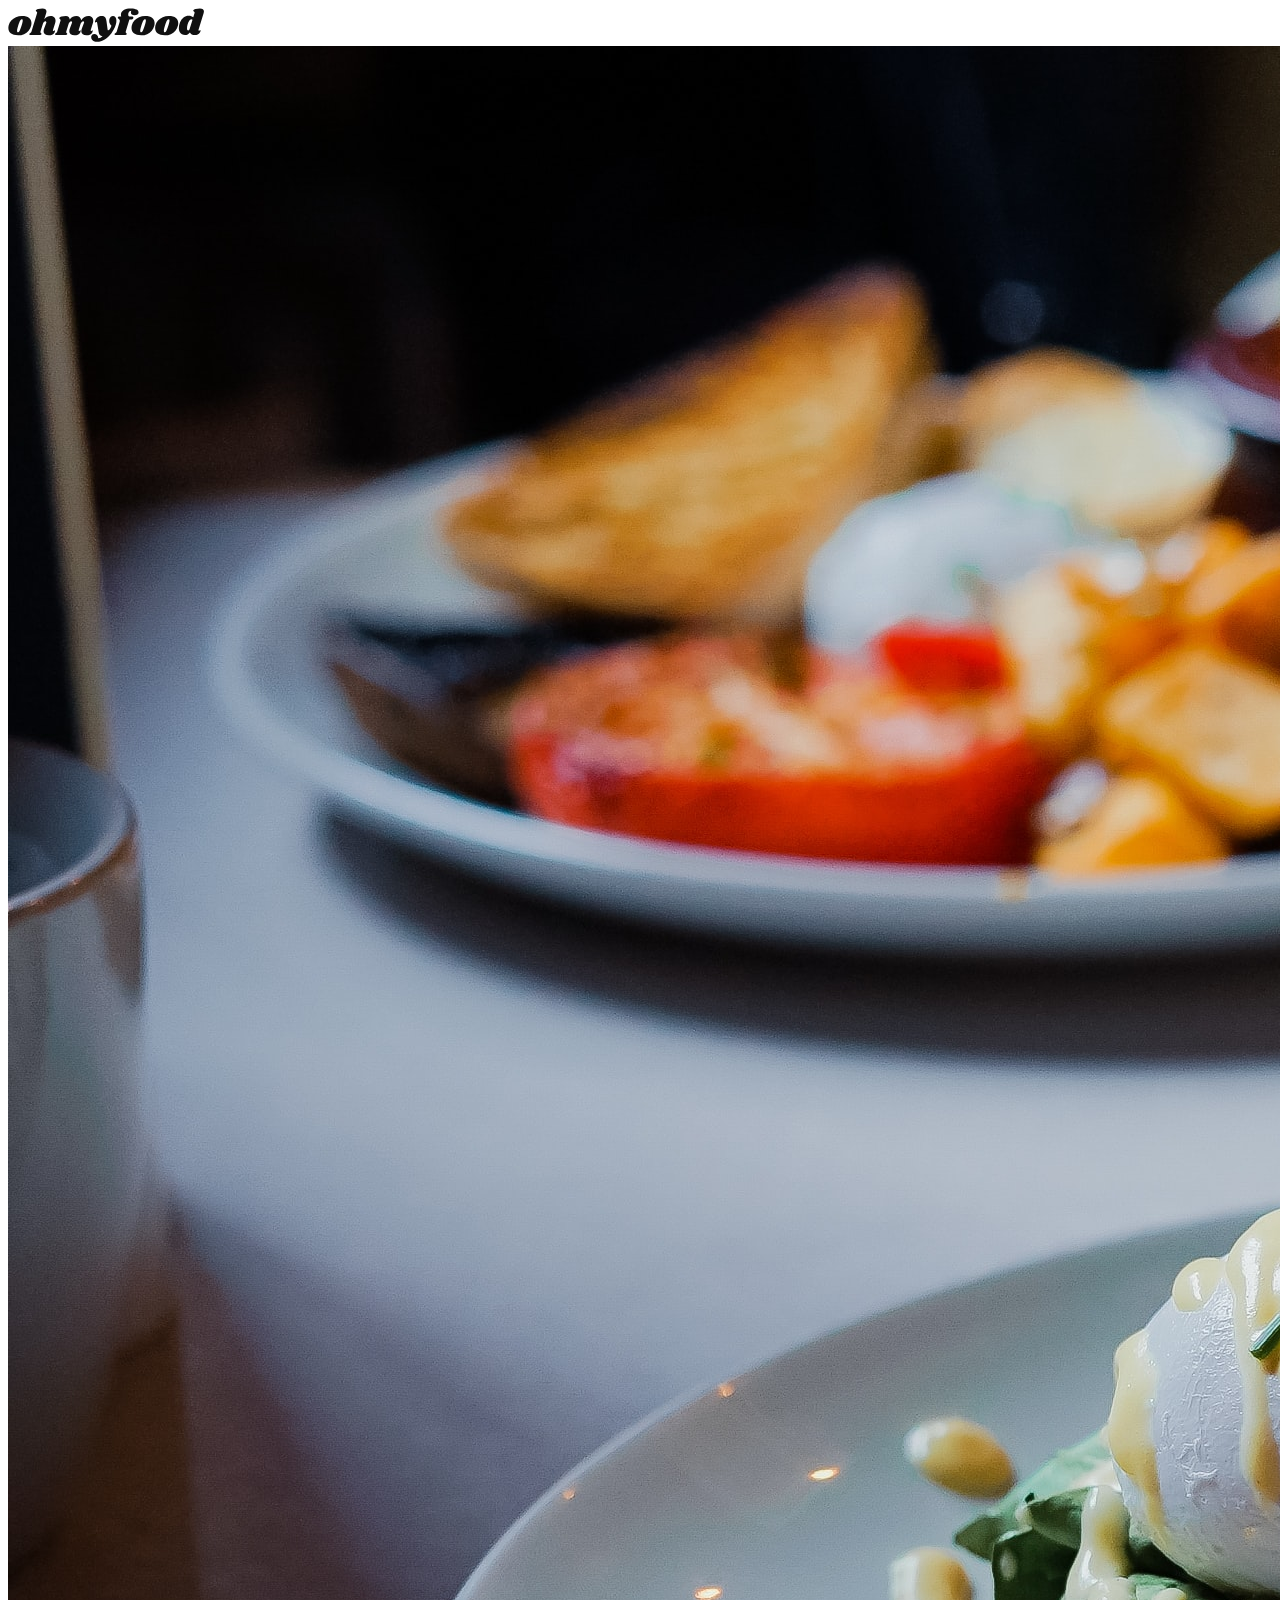
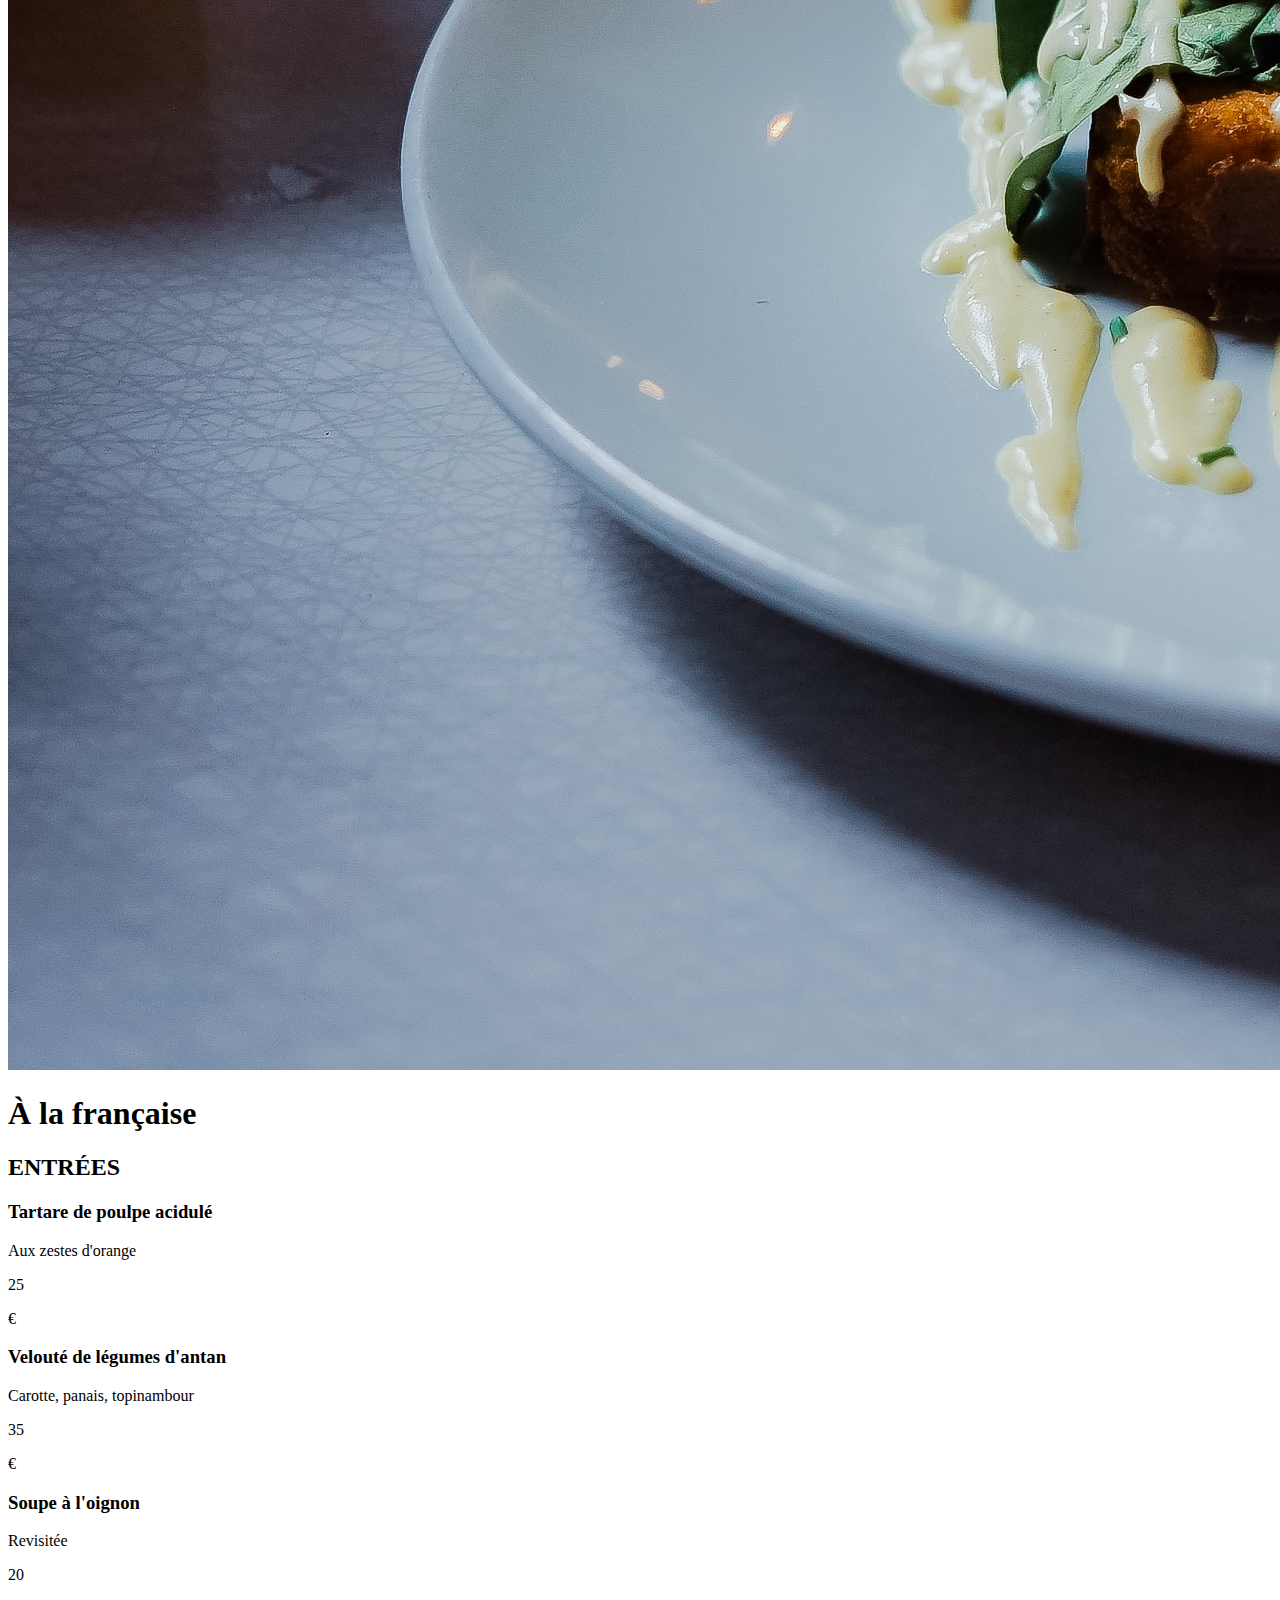
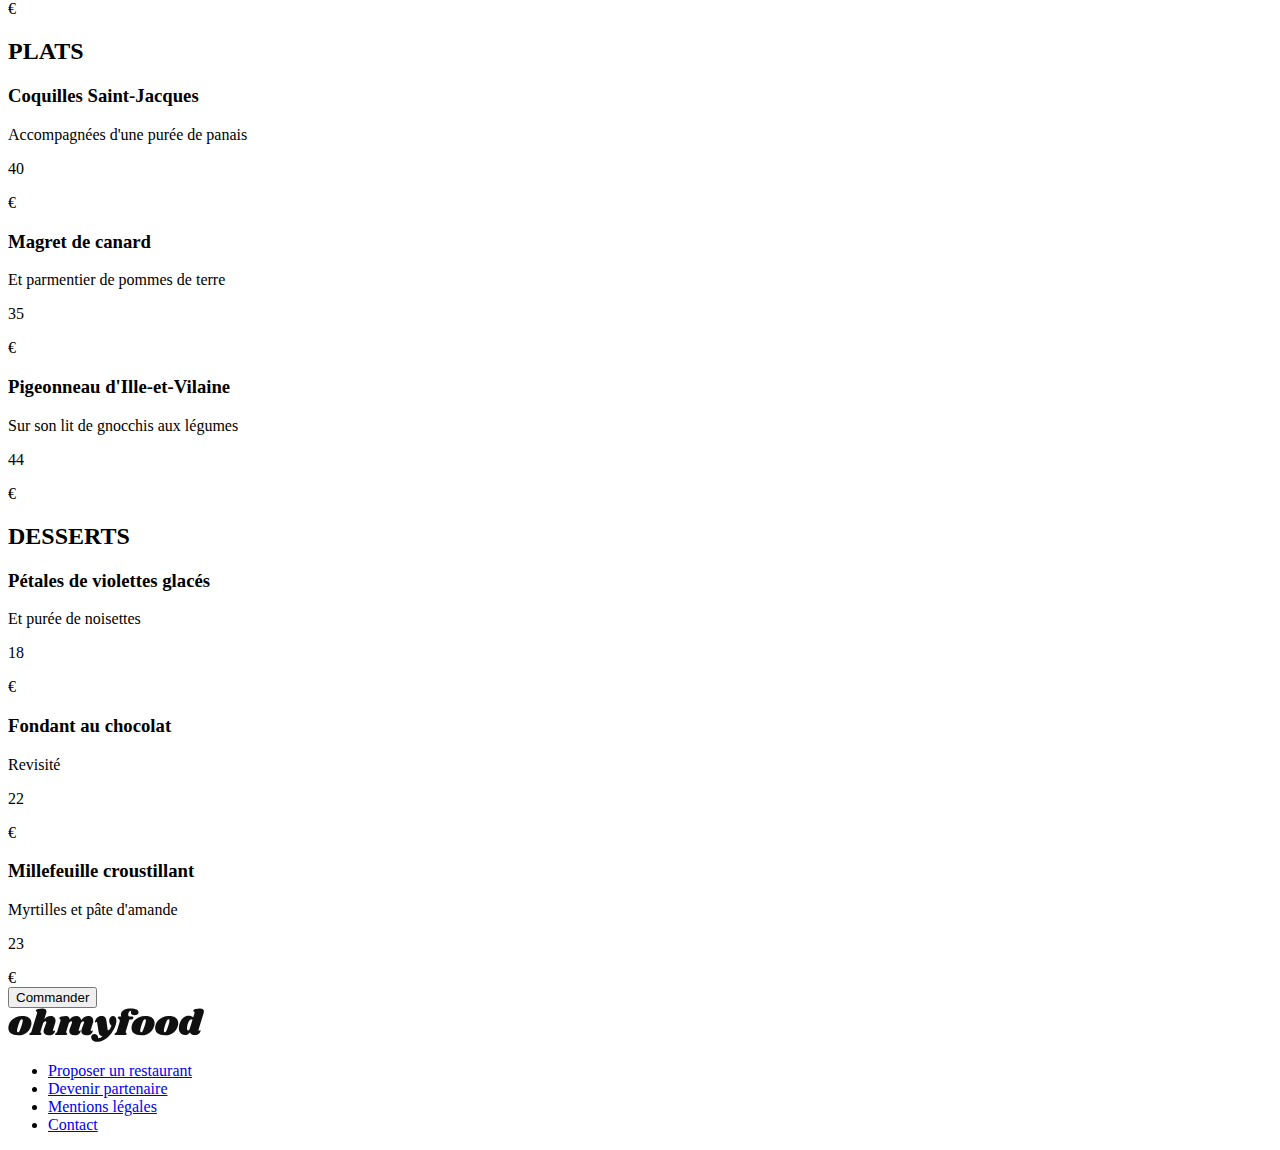
==== a-la-francaise.html @ cdc64802 "Renommage des fichiers HTML" ====
<!DOCTYPE html>
<html lang="fr">

<head>
    <meta charset="UTF-8">
    <meta name="viewport" content="width=device-width, initial-scale=1.0">
    <title>Ohmyfood - À la française</title>
    <link rel="preconnect" href="https://fonts.googleapis.com">
    <link rel="preconnect" href="https://fonts.gstatic.com" crossorigin>
    <link href="https://fonts.googleapis.com/css2?family=Raleway:wght@400;500;700&display=swap" rel="stylesheet">
    <link rel="stylesheet" href="https://cdnjs.cloudflare.com/ajax/libs/font-awesome/6.2.1/css/all.min.css"
        integrity="sha512-MV7K8+y+gLIBoVD59lQIYicR65iaqukzvf/nwasF0nqhPay5w/9lJmVM2hMDcnK1OnMGCdVK+iQrJ7lzPJQd1w=="
        crossorigin="anonymous" referrerpolicy="no-referrer" />
    <link rel="stylesheet" href="./css/style.css">
</head>

<body>
    <header>
        <nav>
            <a href="index.html"><i class="fa-solid fa-arrow-left"></i></a>
            <img src="images/logo/ohmyfood@2x.svg" alt="Logo d'Ohmyfood">
        </nav>
    </header>
    <main>
        <section>
            <img src="images/restaurants/toa-heftiba-DQKerTsQwi0-unsplash.jpg" alt="Photo du restaurant À la française">
        </section>
        <section>
            <h1>À la française</h1>
            <i class="fa-regular fa-heart"></i>
        </section>
        <section>
            <h2>ENTRÉES</h2>
            <article>
                <h3>Tartare de poulpe acidulé</h3>
                <p>Aux zestes d'orange</p>
                <p>25</p><span>€</span>
            </article>
            <article>
                <h3>Velouté de légumes d'antan</h3>
                <p>Carotte, panais, topinambour</p>
                <p>35</p><span>€</span>
            </article>
            <article>
                <h3>Soupe à l'oignon</h3>
                <p>Revisitée</p>
                <p>20</p><span>€</span>
            </article>
        </section>
        <section>
            <h2>PLATS</h2>
            <article>
                <h3>Coquilles Saint-Jacques</h3>
                <p>Accompagnées d'une purée de panais</p>
                <p>40</p><span>€</span>
            </article>
            <article>
                <h3>Magret de canard</h3>
                <p>Et parmentier de pommes de terre</p>
                <p>35</p><span>€</span>
            </article>
            <article>
                <h3>Pigeonneau d'Ille-et-Vilaine</h3>
                <p>Sur son lit de gnocchis aux légumes</p>
                <p>44</p><span>€</span>
            </article>
        </section>
        <section>
            <h2>DESSERTS</h2>
            <article>
                <h3>Pétales de violettes glacés</h3>
                <p>Et purée de noisettes</p>
                <p>18</p><span>€</span>
            </article>
            <article>
                <h3>Fondant au chocolat</h3>
                <p>Revisité</p>
                <p>22</p><span>€</span>
            </article>
            <article>
                <h3>Millefeuille croustillant</h3>
                <p>Myrtilles et pâte d'amande</p>
                <p>23</p><span>€</span>
            </article>
        </section>
        <section>
            <button>Commander</button>
        </section>
    </main>
    <footer>
        <img src="images/logo/ohmyfood@2x.svg" alt="Logo d'Ohmyfood">
        <ul>
           <li>
            <i class="fa-solid fa-utensils"></i>
            <a href="#">Proposer un restaurant</a>
           </li>
           <li>
            <i class="fa-solid fa-handshake"></i>
            <a href="#">Devenir partenaire</a>
           </li> 
           <li>
            <a href="#">Mentions légales</a>
           </li>
           <li>
            <a href="#">Contact</a>
           </li>
        </ul>
    </footer>
</body>

</html>
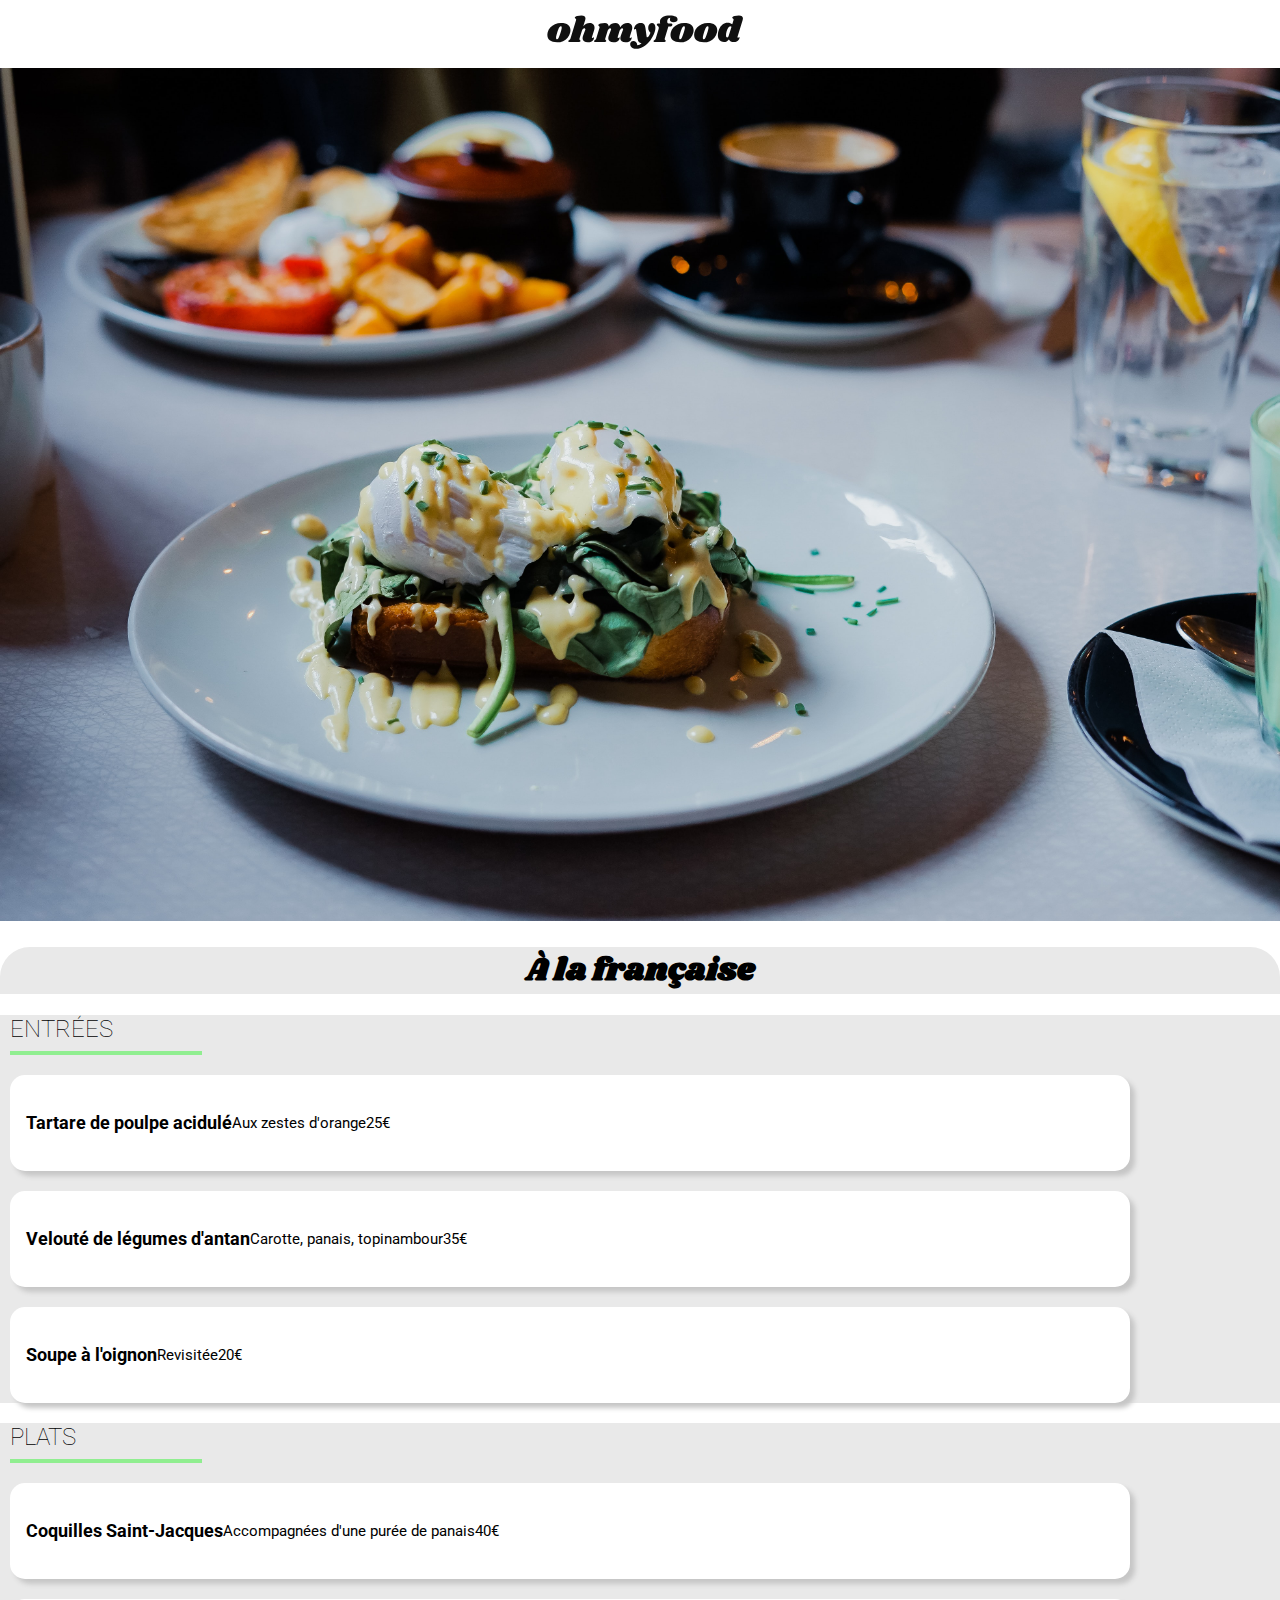
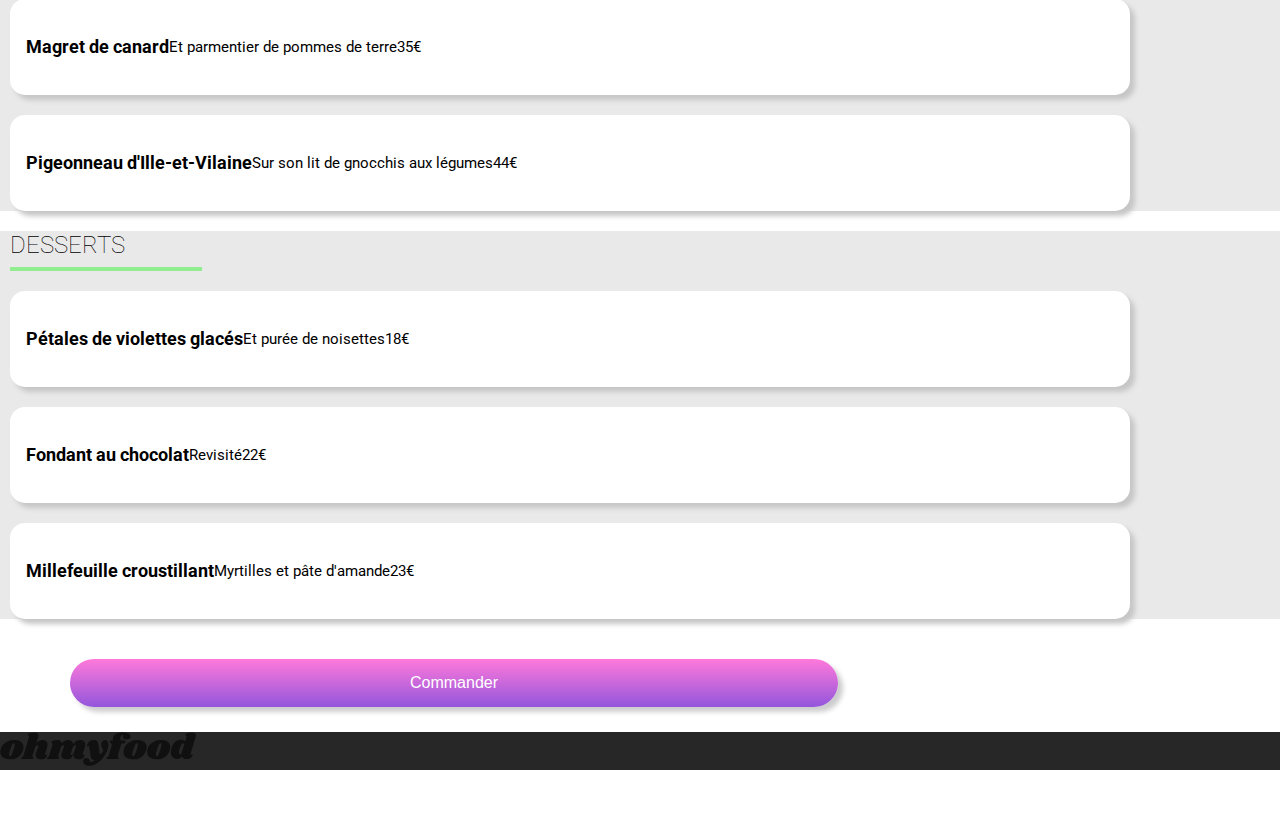
==== commit 586b55ac: "Avancée majeure pour le CSS mobile" ====
--- a/a-la-francaise.html
+++ b/a-la-francaise.html
@@ -7,84 +7,81 @@
     <title>Ohmyfood - À la française</title>
     <link rel="preconnect" href="https://fonts.googleapis.com">
     <link rel="preconnect" href="https://fonts.gstatic.com" crossorigin>
-    <link href="https://fonts.googleapis.com/css2?family=Raleway:wght@400;500;700&display=swap" rel="stylesheet">
-    <link rel="stylesheet" href="https://cdnjs.cloudflare.com/ajax/libs/font-awesome/6.2.1/css/all.min.css"
-        integrity="sha512-MV7K8+y+gLIBoVD59lQIYicR65iaqukzvf/nwasF0nqhPay5w/9lJmVM2hMDcnK1OnMGCdVK+iQrJ7lzPJQd1w=="
-        crossorigin="anonymous" referrerpolicy="no-referrer" />
-    <link rel="stylesheet" href="./css/style.css">
+    <link href="https://fonts.googleapis.com/css2?family=Shrikhand&display=swap" rel="stylesheet">
+    <link href="https://fonts.googleapis.com/css2?family=Roboto:wght@400;500;700&display=swap" rel="stylesheet">  
+    <link rel="stylesheet" href="https://cdnjs.cloudflare.com/ajax/libs/font-awesome/6.2.1/css/all.min.css" integrity="sha512-MV7K8+y+gLIBoVD59lQIYicR65iaqukzvf/nwasF0nqhPay5w/9lJmVM2hMDcnK1OnMGCdVK+iQrJ7lzPJQd1w==" crossorigin="anonymous" referrerpolicy="no-referrer" />
+    <link rel="stylesheet" href="sass/main.css">
 </head>
 
 <body>
     <header>
-        <nav>
-            <a href="index.html"><i class="fa-solid fa-arrow-left"></i></a>
-            <img src="images/logo/ohmyfood@2x.svg" alt="Logo d'Ohmyfood">
-        </nav>
+        <a href="index.html"><i class="fa-solid fa-arrow-left"></i></a>
+        <img src="images/logo/ohmyfood@2x.svg" alt="Logo d'Ohmyfood">
     </header>
     <main>
-        <section>
-            <img src="images/restaurants/toa-heftiba-DQKerTsQwi0-unsplash.jpg" alt="Photo du restaurant À la française">
+        <section class="banner">
+            <img class="background"src="images/restaurants/toa-heftiba-DQKerTsQwi0-unsplash.jpg" alt="Photo du restaurant À la française">
         </section>
         <section>
-            <h1>À la française</h1>
-            <i class="fa-regular fa-heart"></i>
-        </section>
-        <section>
-            <h2>ENTRÉES</h2>
-            <article>
-                <h3>Tartare de poulpe acidulé</h3>
-                <p>Aux zestes d'orange</p>
-                <p>25</p><span>€</span>
-            </article>
-            <article>
-                <h3>Velouté de légumes d'antan</h3>
-                <p>Carotte, panais, topinambour</p>
-                <p>35</p><span>€</span>
-            </article>
-            <article>
-                <h3>Soupe à l'oignon</h3>
-                <p>Revisitée</p>
-                <p>20</p><span>€</span>
-            </article>
-        </section>
-        <section>
-            <h2>PLATS</h2>
-            <article>
-                <h3>Coquilles Saint-Jacques</h3>
-                <p>Accompagnées d'une purée de panais</p>
-                <p>40</p><span>€</span>
-            </article>
-            <article>
-                <h3>Magret de canard</h3>
-                <p>Et parmentier de pommes de terre</p>
-                <p>35</p><span>€</span>
-            </article>
-            <article>
-                <h3>Pigeonneau d'Ille-et-Vilaine</h3>
-                <p>Sur son lit de gnocchis aux légumes</p>
-                <p>44</p><span>€</span>
-            </article>
-        </section>
-        <section>
-            <h2>DESSERTS</h2>
-            <article>
-                <h3>Pétales de violettes glacés</h3>
-                <p>Et purée de noisettes</p>
-                <p>18</p><span>€</span>
-            </article>
-            <article>
-                <h3>Fondant au chocolat</h3>
-                <p>Revisité</p>
-                <p>22</p><span>€</span>
-            </article>
-            <article>
-                <h3>Millefeuille croustillant</h3>
-                <p>Myrtilles et pâte d'amande</p>
-                <p>23</p><span>€</span>
-            </article>
-        </section>
-        <section>
-            <button>Commander</button>
+            <div class="title">
+                <h1>À la française</h1>
+                <i class="fa-regular fa-heart"></i>
+            </div>
+            <div class="menu">
+                <h2>ENTRÉES</h2>
+                <article class="menu__button">
+                    <h3>Tartare de poulpe acidulé</h3>
+                    <p>Aux zestes d'orange</p>
+                    <p>25</p><span>€</span>
+                </article>
+                <article class="menu__button">
+                    <h3>Velouté de légumes d'antan</h3>
+                    <p>Carotte, panais, topinambour</p>
+                    <p>35</p><span>€</span>
+                </article>
+                <article class="menu__button">
+                    <h3>Soupe à l'oignon</h3>
+                    <p>Revisitée</p>
+                    <p>20</p><span>€</span>
+                </article>
+            </div>
+            <div class="menu">
+                <h2>PLATS</h2>
+                <article class="menu__button">
+                    <h3>Coquilles Saint-Jacques</h3>
+                    <p>Accompagnées d'une purée de panais</p>
+                    <p>40</p><span>€</span>
+                </article>
+                <article class="menu__button">
+                    <h3>Magret de canard</h3>
+                    <p>Et parmentier de pommes de terre</p>
+                    <p>35</p><span>€</span>
+                </article>
+                <article class="menu__button">
+                    <h3>Pigeonneau d'Ille-et-Vilaine</h3>
+                    <p>Sur son lit de gnocchis aux légumes</p>
+                    <p>44</p><span>€</span>
+                </article>
+            </div>
+            <div class="menu">
+                <h2>DESSERTS</h2>
+                <article class="menu__button">
+                    <h3>Pétales de violettes glacés</h3>
+                    <p>Et purée de noisettes</p>
+                    <p>18</p><span>€</span>
+                </article>
+                <article class="menu__button">
+                    <h3>Fondant au chocolat</h3>
+                    <p>Revisité</p>
+                    <p>22</p><span>€</span>
+                </article>
+                <article class="menu__button">
+                    <h3>Millefeuille croustillant</h3>
+                    <p>Myrtilles et pâte d'amande</p>
+                    <p>23</p><span>€</span>
+                </article>
+            </div>
+            <button class="commander__button">Commander</button>
         </section>
     </main>
     <footer>
--- a/sass/main.css
+++ b/sass/main.css
@@ -0,0 +1,215 @@
+::-moz-placeholder {
+  color: #000;
+}
+
+::placeholder {
+  color: #000;
+}
+
+::-ms-input-placeholder {
+  color: #000;
+}
+
+body {
+  font-family: "Roboto", sans-serif;
+  margin: 0px;
+}
+
+body button {
+  cursor: pointer;
+}
+
+a {
+  text-decoration: none;
+}
+
+ul {
+  list-style-type: none;
+}
+
+header {
+  text-align: center;
+  padding: 15px;
+}
+
+a {
+  float: left;
+  padding-top: 10px;
+  padding-left: 10px;
+  font-size: larger;
+}
+
+footer {
+  background-color: rgb(39, 39, 39);
+}
+footer h1 {
+  color: white;
+  font-size: larger;
+  padding-top: 5%;
+  padding-left: 5%;
+  font-weight: 400;
+}
+footer a {
+  color: white;
+}
+footer i {
+  color: white;
+}
+
+.search {
+  background-color: rgb(233, 233, 233);
+  text-align: center;
+  padding: 15px;
+  box-shadow: 100px 50px 50px black;
+}
+.search__bar {
+  background-color: transparent;
+  border: none;
+}
+
+.search input {
+  text-align: center;
+}
+
+.explorer {
+  background-color: rgb(243, 243, 243);
+  text-align: center;
+  padding: 30px;
+}
+.explorer h1 {
+  margin-top: 0px;
+  font-size: 24px;
+}
+.explorer button {
+  color: white;
+  background: linear-gradient(#FF79DA, #9356DC);
+  border: none;
+  padding: 15px 20px;
+  border-radius: 25px;
+  font-size: 16px;
+  box-shadow: 5px 5px 5px rgb(205, 205, 205);
+}
+
+.fonction {
+  margin-left: 15px;
+}
+.fonction button {
+  background: rgb(243, 243, 243);
+  margin-left: 20px;
+  box-shadow: 5px 5px 5px rgb(198, 198, 198);
+  display: flex;
+  height: 70px;
+  width: 85%;
+  padding: 23px 16px;
+  align-items: center;
+  border-radius: 15px;
+  font-size: 15px;
+  margin-bottom: 20px;
+  border: none;
+}
+.fonction p {
+  margin-left: 20px;
+}
+.fonction i {
+  color: #9356DC;
+  margin-left: 20px;
+}
+.fonction__number {
+  background-color: #9356DC;
+  color: white;
+  display: flex;
+  height: 4px;
+  padding: 10px 7px;
+  align-items: center;
+  border-radius: 100px;
+}
+
+.list {
+  background-color: rgb(233, 233, 233);
+}
+.list h2 {
+  padding-top: 50px;
+  padding-left: 20px;
+}
+.list img {
+  height: 150px;
+  width: 310px;
+  margin-left: 5px;
+  border-radius: 20px 20px 0px 0px;
+  -o-object-fit: cover;
+     object-fit: cover;
+}
+.list__content {
+  background-color: white;
+  color: black;
+  margin-left: 5px;
+  border-radius: 0px 0px 20px 20px;
+  width: 310px;
+  height: 75px;
+}
+.list a {
+  background-color: rgb(233, 233, 233);
+}
+
+.img span {
+  background-color: lightgreen;
+  margin-left: 65%;
+  padding: 2%;
+  border-radius: 10%;
+}
+
+.background {
+  width: 100%;
+}
+
+.title {
+  background-color: rgb(233, 233, 233);
+  font-family: Shrikhand;
+  text-align: center;
+  border-radius: 30px 30px 0px 0px;
+}
+.title i {
+  float: right;
+  margin-top: 10px;
+  margin-right: 30px;
+  font-size: x-large;
+}
+
+.menu {
+  background-color: rgb(233, 233, 233);
+}
+.menu h2 {
+  margin-left: 10px;
+  font-weight: 100;
+  border-bottom: solid 4px lightgreen;
+  width: 15%;
+  padding-bottom: 8px;
+}
+.menu__button {
+  background: white;
+  margin-left: 10px;
+  box-shadow: 5px 5px 5px rgb(198, 198, 198);
+  display: flex;
+  height: 50px;
+  padding: 23px 16px;
+  align-items: center;
+  border-radius: 15px;
+  font-size: 15px;
+  margin-bottom: 20px;
+  border: none;
+  width: 85%;
+}
+
+.commander__button {
+  color: white;
+  background: linear-gradient(#FF79DA, #9356DC);
+  border: none;
+  padding: 15px 20px;
+  border-radius: 25px;
+  font-size: 16px;
+  box-shadow: 5px 5px 5px rgb(205, 205, 205);
+  margin-bottom: 25px;
+  margin-left: 70px;
+  margin-top: 20px;
+  width: 60%;
+}/*# sourceMappingURL=main.css.map */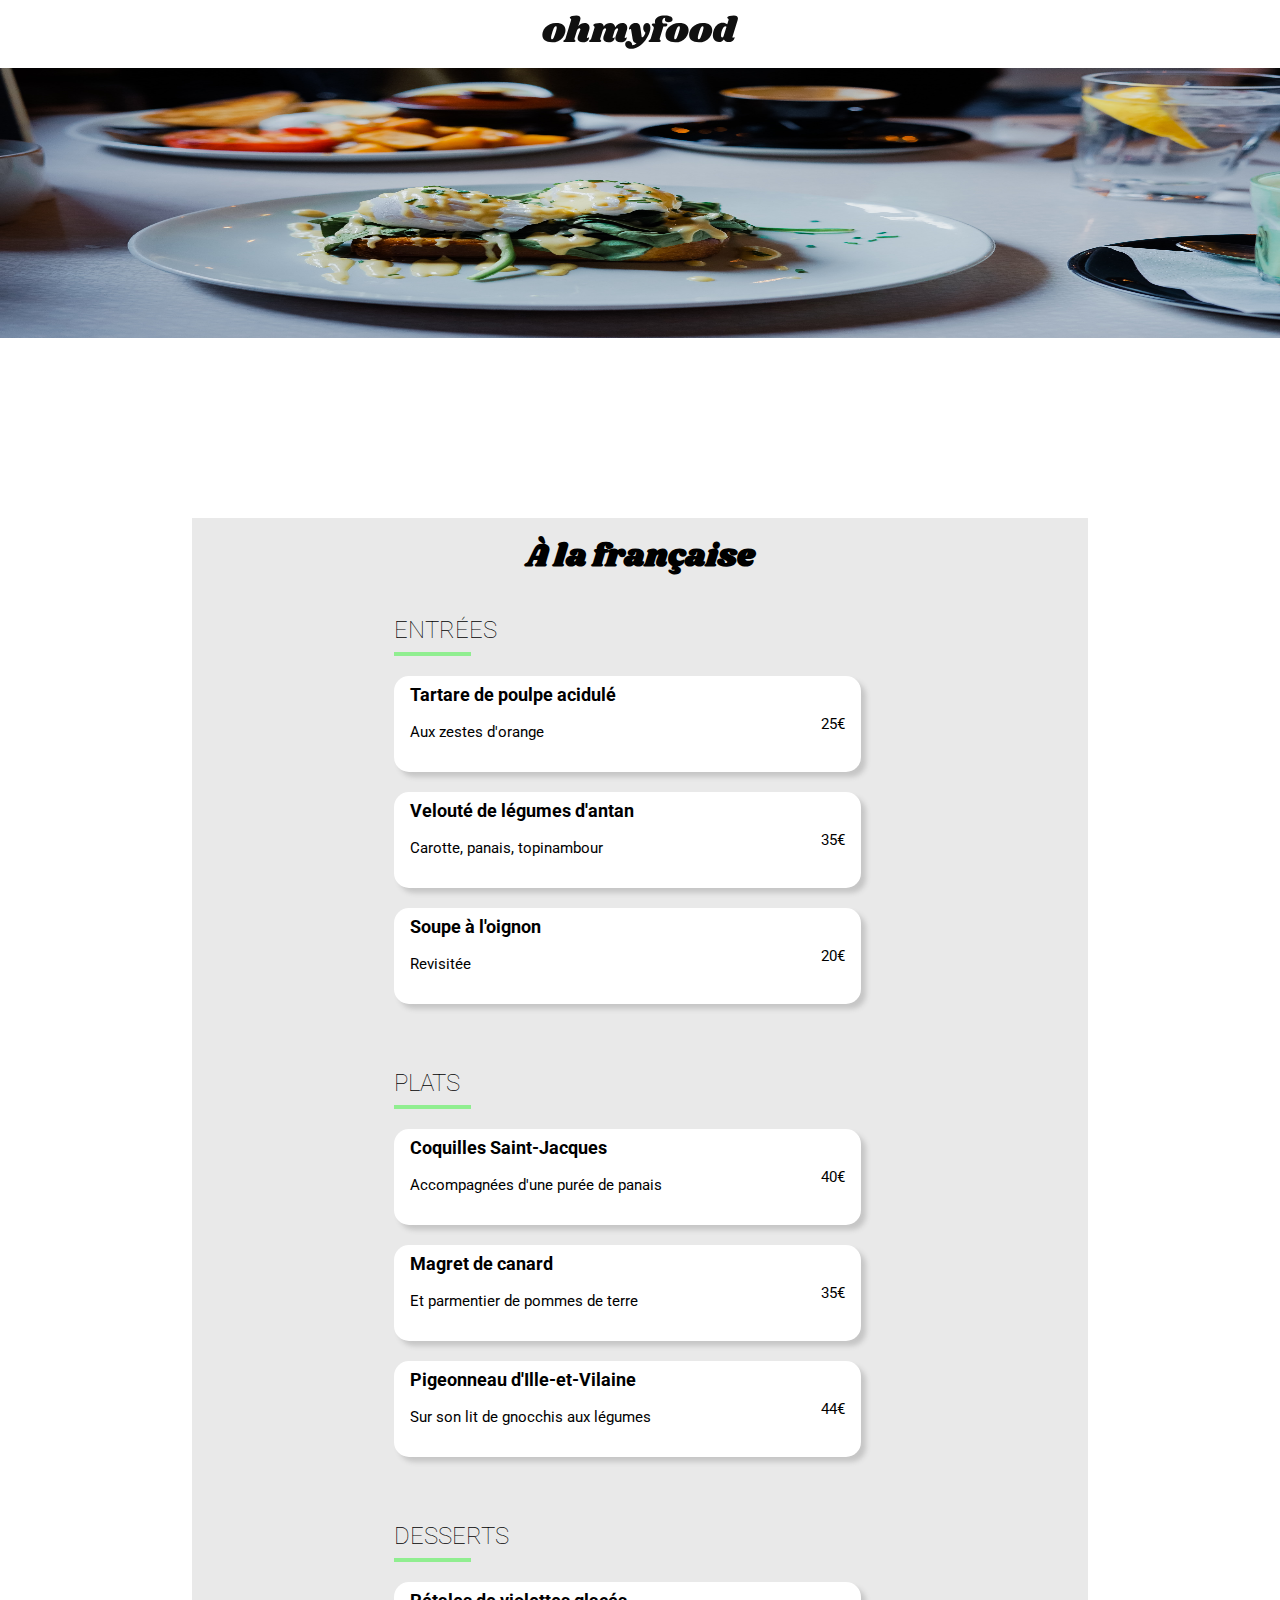
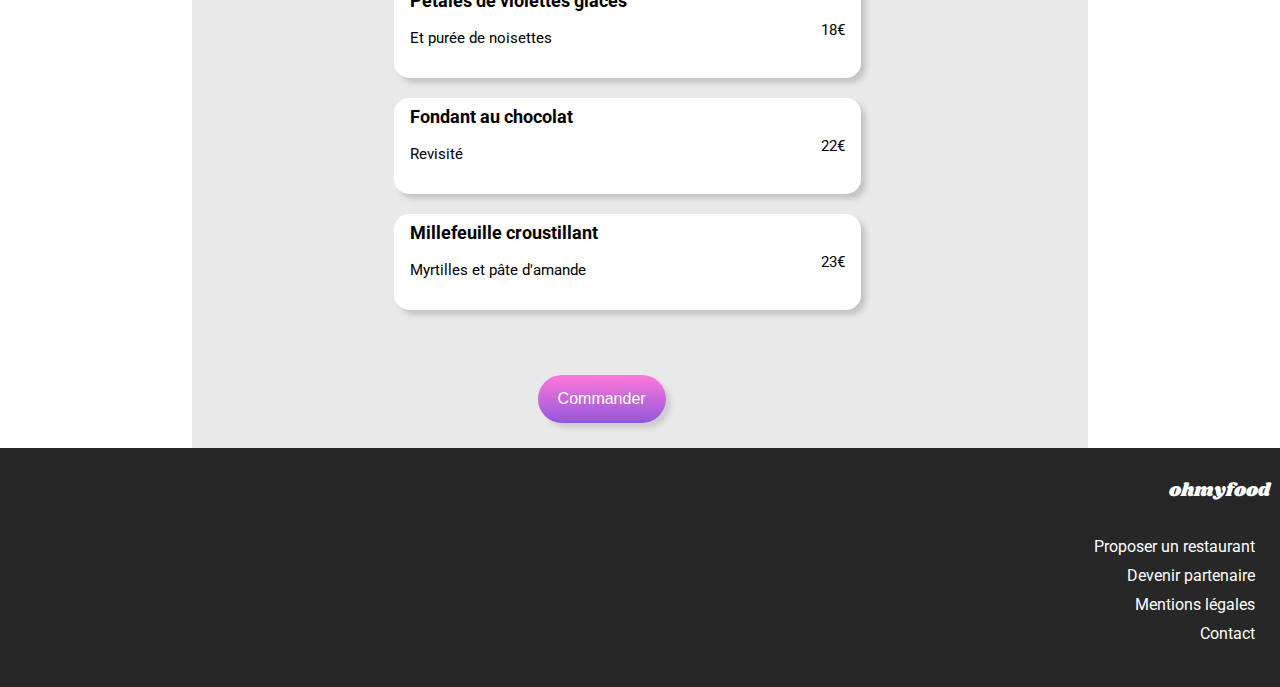
==== commit c310ddb7: "Dernier ajout majeur de CSS et premières animations" ====
--- a/a-la-francaise.html
+++ b/a-la-francaise.html
@@ -14,78 +14,117 @@
 </head>
 
 <body>
+    <div class="loader"></div>
     <header>
-        <a href="index.html"><i class="fa-solid fa-arrow-left"></i></a>
-        <img src="images/logo/ohmyfood@2x.svg" alt="Logo d'Ohmyfood">
+        <nav>
+            <a href="index.html"><i class="fa-solid fa-arrow-left"></i></a>
+            <img src="images/logo/ohmyfood@2x.svg" alt="Logo d'Ohmyfood">
+        </nav>
     </header>
     <main>
-        <section class="banner">
-            <img class="background"src="images/restaurants/toa-heftiba-DQKerTsQwi0-unsplash.jpg" alt="Photo du restaurant À la française">
+        <section class="background">
+            <img class="background__image"src="images/restaurants/toa-heftiba-DQKerTsQwi0-unsplash.jpg" alt="Photo du restaurant À la française">
         </section>
-        <section>
-            <div class="title">
-                <h1>À la française</h1>
+        <section class="menu">
+            <div class="menu__name">
+                <h1 class="menu__title">À la française</h1>
                 <i class="fa-regular fa-heart"></i>
             </div>
-            <div class="menu">
+            <div class="entrees">
                 <h2>ENTRÉES</h2>
                 <article class="menu__button">
-                    <h3>Tartare de poulpe acidulé</h3>
-                    <p>Aux zestes d'orange</p>
-                    <p>25</p><span>€</span>
+                    <div class="plats">
+                        <h3>Tartare de poulpe acidulé</h3>
+                        <p>Aux zestes d'orange</p>
+                    </div>
+                    <div class="prix">
+                        <p>25€</p>
+                    </div>
                 </article>
                 <article class="menu__button">
-                    <h3>Velouté de légumes d'antan</h3>
-                    <p>Carotte, panais, topinambour</p>
-                    <p>35</p><span>€</span>
+                    <div class="plats">
+                        <h3>Velouté de légumes d'antan</h3>
+                        <p>Carotte, panais, topinambour</p>
+                    </div>
+                    <div class="prix">
+                        <p>35€</p>
+                    </div>
                 </article>
                 <article class="menu__button">
-                    <h3>Soupe à l'oignon</h3>
-                    <p>Revisitée</p>
-                    <p>20</p><span>€</span>
+                    <div class="plats">
+                        <h3>Soupe à l'oignon</h3>
+                        <p>Revisitée</p>
+                    </div>
+                    <div class="prix">
+                        <p>20€</p>
+                    </div>
                 </article>
             </div>
-            <div class="menu">
+            <div class="plats">
                 <h2>PLATS</h2>
                 <article class="menu__button">
-                    <h3>Coquilles Saint-Jacques</h3>
-                    <p>Accompagnées d'une purée de panais</p>
-                    <p>40</p><span>€</span>
+                    <div class="plats">
+                        <h3>Coquilles Saint-Jacques</h3>
+                        <p>Accompagnées d'une purée de panais</p>
+                    </div>
+                    <div class="prix">
+                        <p>40€</p>
+                    </div>
                 </article>
                 <article class="menu__button">
-                    <h3>Magret de canard</h3>
-                    <p>Et parmentier de pommes de terre</p>
-                    <p>35</p><span>€</span>
+                    <div class="plats">
+                        <h3>Magret de canard</h3>
+                        <p>Et parmentier de pommes de terre</p>
+                    </div>
+                    <div class="prix">
+                        <p>35€</p>
+                    </div>
                 </article>
                 <article class="menu__button">
-                    <h3>Pigeonneau d'Ille-et-Vilaine</h3>
-                    <p>Sur son lit de gnocchis aux légumes</p>
-                    <p>44</p><span>€</span>
+                    <div class="plats">
+                        <h3>Pigeonneau d'Ille-et-Vilaine</h3>
+                        <p>Sur son lit de gnocchis aux légumes</p>
+                    </div>
+                    <div class="prix">
+                        <p>44€</p>
+                    </div>
                 </article>
             </div>
-            <div class="menu">
+            <div class="desserts">
                 <h2>DESSERTS</h2>
                 <article class="menu__button">
-                    <h3>Pétales de violettes glacés</h3>
-                    <p>Et purée de noisettes</p>
-                    <p>18</p><span>€</span>
+                    <div class="plats">
+                        <h3>Pétales de violettes glacés</h3>
+                        <p>Et purée de noisettes</p>
+                    </div>
+                    <div class="prix">
+                        <p>18€</p>
+                    </div>
                 </article>
                 <article class="menu__button">
-                    <h3>Fondant au chocolat</h3>
-                    <p>Revisité</p>
-                    <p>22</p><span>€</span>
+                    <div class="plats">
+                        <h3>Fondant au chocolat</h3>
+                        <p>Revisité</p>
+                    </div>
+                    <div class="prix">
+                        <p>22€</p>
+                    </div>
                 </article>
                 <article class="menu__button">
-                    <h3>Millefeuille croustillant</h3>
-                    <p>Myrtilles et pâte d'amande</p>
-                    <p>23</p><span>€</span>
+                    <div class="plats">
+                        <h3>Millefeuille croustillant</h3>
+                        <p>Myrtilles et pâte d'amande</p>
+                    </div>
+                    <div class="prix">
+                        <p>23€</p>
+                    </div>
                 </article>
             </div>
             <button class="commander__button">Commander</button>
         </section>
     </main>
     <footer>
-        <img src="images/logo/ohmyfood@2x.svg" alt="Logo d'Ohmyfood">
+        <h3>ohmyfood</h3>
         <ul>
            <li>
             <i class="fa-solid fa-utensils"></i>
@@ -103,6 +142,7 @@
            </li>
         </ul>
     </footer>
+    <script src="app.js"></script>
 </body>
 
 </html>--- a/sass/main.css
+++ b/sass/main.css
@@ -1,7 +1,7 @@
+@charset "UTF-8";
 ::-moz-placeholder {
   color: #000;
 }
-
 ::placeholder {
   color: #000;
 }
@@ -15,7 +15,7 @@
   margin: 0px;
 }
 
-body button {
+button {
   cursor: pointer;
 }
 
@@ -32,30 +32,40 @@
   padding: 15px;
 }
 
-a {
-  float: left;
-  padding-top: 10px;
-  padding-left: 10px;
-  font-size: larger;
-}
-
 footer {
   background-color: rgb(39, 39, 39);
-}
-footer h1 {
-  color: white;
-  font-size: larger;
-  padding-top: 5%;
-  padding-left: 5%;
+  padding: 10px;
+  padding-bottom: 3px;
+}
+footer h3 {
+  font-family: Shrikhand;
+  color: white;
   font-weight: 400;
+  padding-left: 15px;
+}
+footer ul {
+  padding: 15px;
+}
+footer li {
+  padding-bottom: 10px;
 }
 footer a {
   color: white;
 }
 footer i {
   color: white;
-}
-
+  padding-right: 10px;
+}
+
+/* Le code ci-dessous correspond à la version responsive uniquement */
+/****** Media queries ***********/
+/* Desktop */
+@media (min-width: 767.98px) {
+  footer {
+    text-align: right;
+    flex-direction: row;
+  }
+}
 .search {
   background-color: rgb(233, 233, 233);
   text-align: center;
@@ -91,16 +101,15 @@
 }
 
 .fonction {
-  margin-left: 15px;
+  padding: 15px;
 }
 .fonction button {
+  position: relative;
   background: rgb(243, 243, 243);
-  margin-left: 20px;
   box-shadow: 5px 5px 5px rgb(198, 198, 198);
   display: flex;
-  height: 70px;
-  width: 85%;
-  padding: 23px 16px;
+  width: 100%;
+  padding: 10px;
   align-items: center;
   border-radius: 15px;
   font-size: 15px;
@@ -111,10 +120,15 @@
   margin-left: 20px;
 }
 .fonction i {
+  margin-left: 20px;
+}
+.fonction button:hover {
   color: #9356DC;
-  margin-left: 20px;
 }
 .fonction__number {
+  position: absolute;
+  top: 22px;
+  left: -10px;
   background-color: #9356DC;
   color: white;
   display: flex;
@@ -124,59 +138,131 @@
   border-radius: 100px;
 }
 
-.list {
-  background-color: rgb(233, 233, 233);
-}
-.list h2 {
-  padding-top: 50px;
-  padding-left: 20px;
-}
-.list img {
+.restaurant {
+  background-color: rgb(233, 233, 233);
+  padding: 15px;
+}
+.restaurant img {
   height: 150px;
-  width: 310px;
-  margin-left: 5px;
+  width: 100%;
   border-radius: 20px 20px 0px 0px;
   -o-object-fit: cover;
      object-fit: cover;
 }
-.list__content {
+.restaurant__content {
   background-color: white;
   color: black;
-  margin-left: 5px;
-  border-radius: 0px 0px 20px 20px;
-  width: 310px;
-  height: 75px;
-}
-.list a {
-  background-color: rgb(233, 233, 233);
-}
-
-.img span {
+  border-radius: 20px 20px 20px 20px;
+  margin-bottom: 10px;
+  justify-content: space-between;
+  padding-bottom: 1px;
+}
+.restaurant a {
+  position: relative;
+  background-color: rgb(233, 233, 233);
+}
+.restaurant__new1 {
   background-color: lightgreen;
-  margin-left: 65%;
-  padding: 2%;
-  border-radius: 10%;
-}
-
-.background {
+  padding: 10px;
+  border-radius: 5px;
+  color: darkgreen;
+  position: absolute;
+  top: 820px;
+  right: 30px;
+}
+.restaurant__new2 {
+  background-color: lightgreen;
+  padding: 10px;
+  border-radius: 5px;
+  color: darkgreen;
+  position: absolute;
+  top: 1075px;
+  right: 30px;
+}
+.restaurant__card {
+  margin-left: 10px;
+}
+.restaurant__heart1 {
+  font-size: x-large;
+  position: absolute;
+  top: 990px;
+  right: 40px;
+  background-color: white;
+  box-shadow: 0 200px 100px -100px white inset;
+  transition: box-shadow 1s;
+}
+.restaurant__heart1:hover {
+  background-color: #9356DC;
+  box-shadow: 0 200px 100px -100px #FF79DA inset;
+}
+.restaurant__heart2 {
+  font-size: x-large;
+  position: absolute;
+  top: 1250px;
+  right: 40px;
+}
+.restaurant__heart3 {
+  font-size: x-large;
+  position: absolute;
+  top: 1510px;
+  right: 40px;
+}
+.restaurant__heart4 {
+  font-size: x-large;
+  position: absolute;
+  top: 1770px;
+  right: 40px;
+}
+
+/* Le code ci-dessous correspond à la version responsive uniquement */
+/****** Media queries ***********/
+/* Desktop */
+@media (min-width: 767.98px) {
+  .fonction {
+    padding-left: 5%;
+    flex-wrap: wrap;
+    flex-direction: row;
+  }
+  .fonction button {
+    width: 28%;
+  }
+  .restaurant {
+    padding-left: 5%;
+    flex-wrap: wrap;
+    flex-direction: row;
+  }
+  .restaurant__content {
+    width: 40%;
+  }
+}
+nav a {
+  font-size: x-large;
+  position: absolute;
+  left: 20px;
+  top: 20px;
+}
+
+.background__image {
+  background-size: cover;
   width: 100%;
-}
-
-.title {
+  height: 270px;
+}
+
+.menu {
+  background-color: rgb(233, 233, 233);
+}
+.menu__title {
   background-color: rgb(233, 233, 233);
   font-family: Shrikhand;
-  text-align: center;
-  border-radius: 30px 30px 0px 0px;
-}
-.title i {
-  float: right;
-  margin-top: 10px;
-  margin-right: 30px;
-  font-size: x-large;
-}
-
-.menu {
-  background-color: rgb(233, 233, 233);
+  text-align: left;
+  margin-top: 0px;
+  padding: 15px;
+}
+.menu i {
+  font-size: x-large;
+  position: absolute;
+  top: 365px;
+  left: 350px;
 }
 .menu h2 {
   margin-left: 10px;
@@ -198,6 +284,7 @@
   margin-bottom: 20px;
   border: none;
   width: 85%;
+  justify-content: space-between;
 }
 
 .commander__button {
@@ -212,4 +299,67 @@
   margin-left: 70px;
   margin-top: 20px;
   width: 60%;
+}
+
+/* Le code ci-dessous correspond à la version responsive uniquement */
+/****** Media queries ***********/
+/* Desktop */
+@media (min-width: 767.98px) {
+  .background {
+    width: 100%;
+    height: 450px;
+  }
+  .background__image {
+    background-size: cover;
+  }
+  .menu {
+    margin-left: 15%;
+    margin-right: 15%;
+    padding-left: 15%;
+    padding-right: 15%;
+  }
+  .menu__title {
+    text-align: center;
+  }
+  .menu__name i {
+    position: absolute;
+    top: 538px;
+    left: 1100px;
+  }
+  .entrees, .plats, .desserts {
+    padding-bottom: 25px;
+  }
+  .commander__button {
+    width: 25%;
+    margin-left: 30%;
+  }
+}
+.loader {
+  border-top: 10px solid #FF79DA;
+  border-left: 10px solid #FF79DA;
+  border-right: 10px solid #9356DC;
+  border-bottom: 10px solid #9356DC;
+  border-radius: 50%;
+  width: 100px;
+  height: 100px;
+  animation: spin 1.5s linear infinite;
+  margin: auto;
+  position: absolute;
+  top: 0;
+  left: 0;
+  right: 0;
+  bottom: 0;
+}
+
+.fondu-out {
+  opacity: 0;
+  transition: opacity 0.4s ease-out;
+}
+@keyframes spin {
+  0% {
+    transform: rotate(0deg);
+  }
+  100% {
+    transform: rotate(360deg);
+  }
 }/*# sourceMappingURL=main.css.map */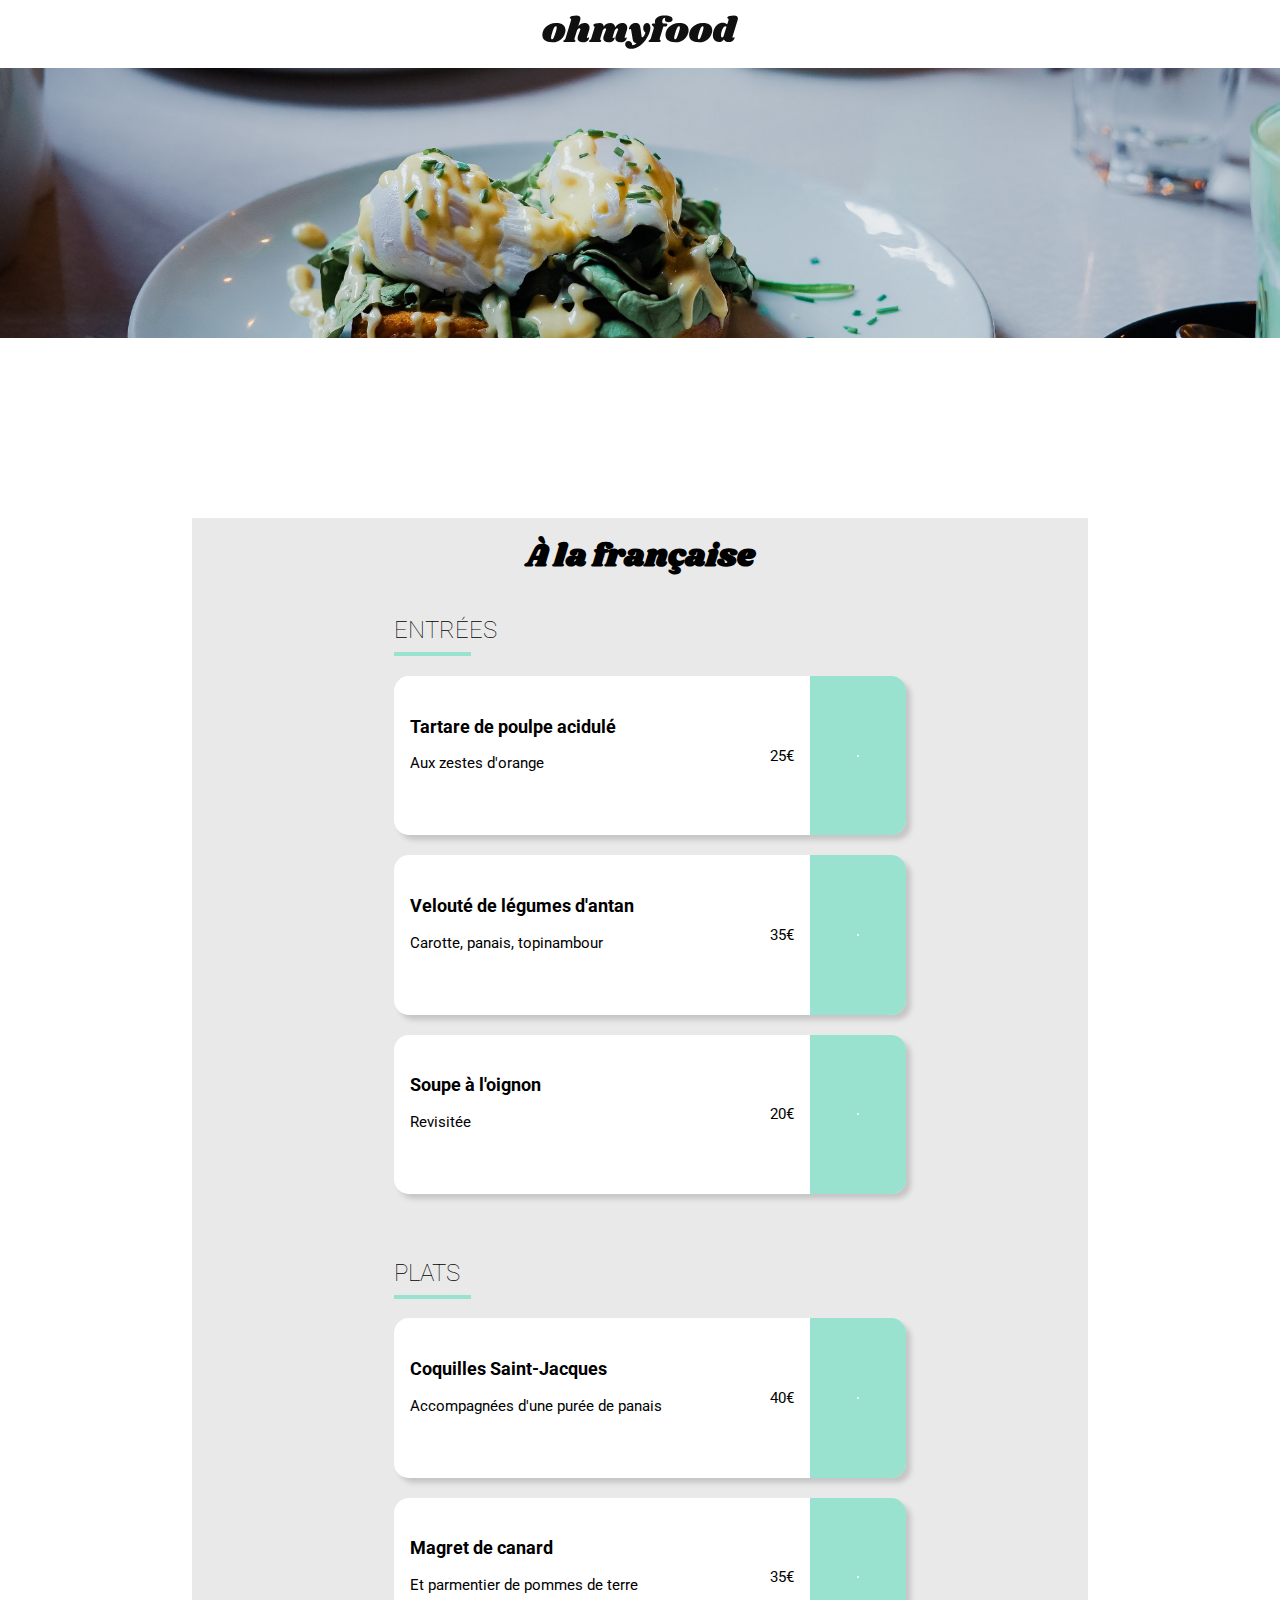
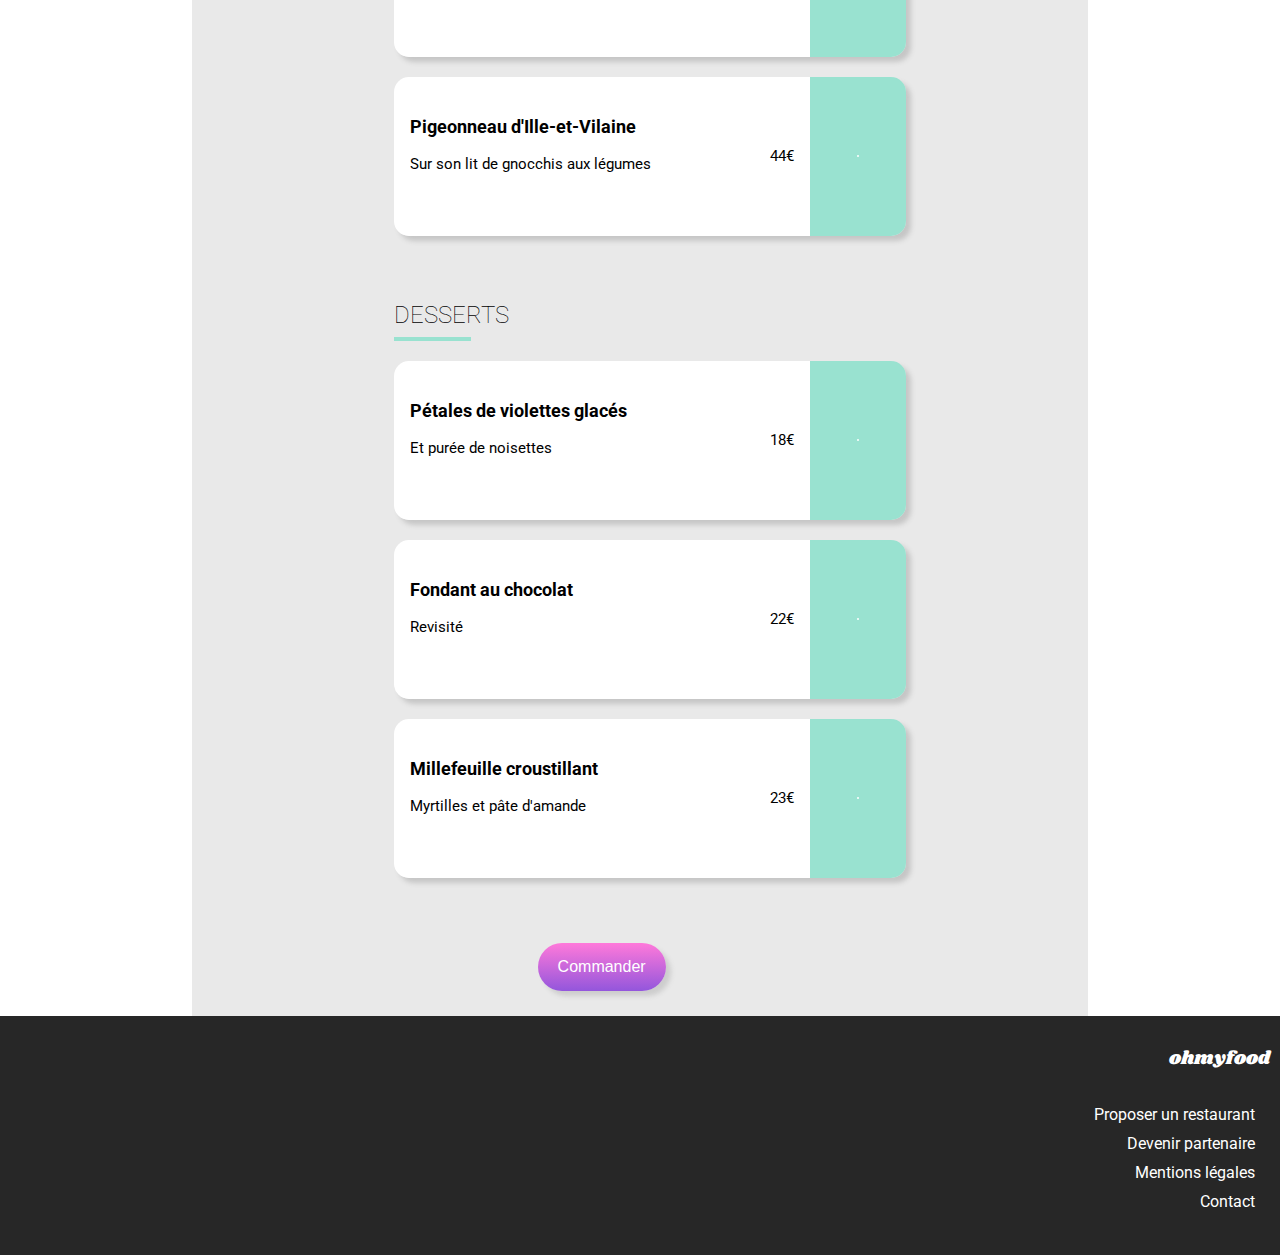
==== commit b05e6b50: "Incorporation des dernières animations CSS" ====
--- a/a-la-francaise.html
+++ b/a-la-francaise.html
@@ -14,7 +14,6 @@
 </head>
 
 <body>
-    <div class="loader"></div>
     <header>
         <nav>
             <a href="index.html"><i class="fa-solid fa-arrow-left"></i></a>
@@ -29,94 +28,140 @@
             <div class="menu__name">
                 <h1 class="menu__title">À la française</h1>
                 <i class="fa-regular fa-heart"></i>
+                </div>
             </div>
-            <div class="entrees">
+            <div class="entrees apparition">
                 <h2>ENTRÉES</h2>
                 <article class="menu__button">
-                    <div class="plats">
-                        <h3>Tartare de poulpe acidulé</h3>
-                        <p>Aux zestes d'orange</p>
+                    <div class="menu__button__description">
+                        <div class="plats">
+                            <h3>Tartare de poulpe acidulé</h3>
+                            <p>Aux zestes d'orange</p>
+                        </div>
+                        <div class="prix">
+                            <p>25€</p>
+                        </div>
                     </div>
-                    <div class="prix">
-                        <p>25€</p>
+                    <div class="menu__button__icon">
+                        <i class="fa-solid fa-check"></i>
                     </div>
                 </article>
                 <article class="menu__button">
-                    <div class="plats">
-                        <h3>Velouté de légumes d'antan</h3>
-                        <p>Carotte, panais, topinambour</p>
+                    <div class="menu__button__description">
+                        <div class="plats">
+                            <h3>Velouté de légumes d'antan</h3>
+                            <p>Carotte, panais, topinambour</p>
+                        </div>
+                        <div class="prix">
+                            <p>35€</p>
+                        </div>
                     </div>
-                    <div class="prix">
-                        <p>35€</p>
+                    <div class="menu__button__icon">
+                        <i class="fa-solid fa-check"></i>
                     </div>
                 </article>
                 <article class="menu__button">
-                    <div class="plats">
-                        <h3>Soupe à l'oignon</h3>
-                        <p>Revisitée</p>
+                    <div class="menu__button__description">
+                        <div class="plats">
+                            <h3>Soupe à l'oignon</h3>
+                            <p>Revisitée</p>
+                        </div>
+                        <div class="prix">
+                            <p>20€</p>
+                        </div>
                     </div>
-                    <div class="prix">
-                        <p>20€</p>
+                    <div class="menu__button__icon">
+                        <i class="fa-solid fa-check"></i>
                     </div>
                 </article>
             </div>
-            <div class="plats">
+            <div class="plats apparition">
                 <h2>PLATS</h2>
                 <article class="menu__button">
-                    <div class="plats">
-                        <h3>Coquilles Saint-Jacques</h3>
-                        <p>Accompagnées d'une purée de panais</p>
+                    <div class="menu__button__description">
+                        <div class="plats">
+                            <h3>Coquilles Saint-Jacques</h3>
+                            <p>Accompagnées d'une purée de panais</p>
+                        </div>
+                        <div class="prix">
+                            <p>40€</p>
+                        </div>
                     </div>
-                    <div class="prix">
-                        <p>40€</p>
+                    <div class="menu__button__icon">
+                        <i class="fa-solid fa-check"></i>
                     </div>
                 </article>
                 <article class="menu__button">
-                    <div class="plats">
-                        <h3>Magret de canard</h3>
-                        <p>Et parmentier de pommes de terre</p>
+                    <div class="menu__button__description">
+                        <div class="plats">
+                            <h3>Magret de canard</h3>
+                            <p>Et parmentier de pommes de terre</p>
+                        </div>
+                        <div class="prix">
+                            <p>35€</p>
+                        </div>
                     </div>
-                    <div class="prix">
-                        <p>35€</p>
+                    <div class="menu__button__icon">
+                        <i class="fa-solid fa-check"></i>
                     </div>
                 </article>
                 <article class="menu__button">
-                    <div class="plats">
-                        <h3>Pigeonneau d'Ille-et-Vilaine</h3>
-                        <p>Sur son lit de gnocchis aux légumes</p>
+                    <div class="menu__button__description">
+                        <div class="plats">
+                            <h3>Pigeonneau d'Ille-et-Vilaine</h3>
+                            <p>Sur son lit de gnocchis aux légumes</p>
+                        </div>
+                        <div class="prix">
+                            <p>44€</p>
+                        </div>
                     </div>
-                    <div class="prix">
-                        <p>44€</p>
+                    <div class="menu__button__icon">
+                        <i class="fa-solid fa-check"></i>
                     </div>
                 </article>
             </div>
-            <div class="desserts">
+            <div class="desserts apparition">
                 <h2>DESSERTS</h2>
                 <article class="menu__button">
-                    <div class="plats">
-                        <h3>Pétales de violettes glacés</h3>
-                        <p>Et purée de noisettes</p>
+                    <div class="menu__button__description">
+                        <div class="plats">
+                            <h3>Pétales de violettes glacés</h3>
+                            <p>Et purée de noisettes</p>
+                        </div>
+                        <div class="prix">
+                            <p>18€</p>
+                        </div>
                     </div>
-                    <div class="prix">
-                        <p>18€</p>
+                    <div class="menu__button__icon">
+                        <i class="fa-solid fa-check"></i>
                     </div>
                 </article>
                 <article class="menu__button">
-                    <div class="plats">
-                        <h3>Fondant au chocolat</h3>
-                        <p>Revisité</p>
+                    <div class="menu__button__description">
+                        <div class="plats">
+                            <h3>Fondant au chocolat</h3>
+                            <p>Revisité</p>
+                        </div>
+                        <div class="prix">
+                            <p>22€</p>
+                        </div>
                     </div>
-                    <div class="prix">
-                        <p>22€</p>
+                    <div class="menu__button__icon">
+                        <i class="fa-solid fa-check"></i>
                     </div>
                 </article>
                 <article class="menu__button">
-                    <div class="plats">
-                        <h3>Millefeuille croustillant</h3>
-                        <p>Myrtilles et pâte d'amande</p>
+                    <div class="menu__button__description">
+                        <div class="plats">
+                            <h3>Millefeuille croustillant</h3>
+                            <p>Myrtilles et pâte d'amande</p>
+                        </div>
+                        <div class="prix">
+                            <p>23€</p>
+                        </div>
                     </div>
-                    <div class="prix">
-                        <p>23€</p>
+                    <div class="menu__button__icon">
+                        <i class="fa-solid fa-check"></i>
                     </div>
                 </article>
             </div>
@@ -142,7 +187,6 @@
            </li>
         </ul>
     </footer>
-    <script src="app.js"></script>
 </body>
 
 </html>--- a/sass/main.css
+++ b/sass/main.css
@@ -25,6 +25,11 @@
 
 ul {
   list-style-type: none;
+}
+
+.container {
+  max-width: 1440px;
+  margin: 0 auto;
 }
 
 header {
@@ -149,90 +154,94 @@
   -o-object-fit: cover;
      object-fit: cover;
 }
+.restaurant__card {
+  padding: 15px;
+  margin-bottom: 15px;
+}
 .restaurant__content {
   background-color: white;
   color: black;
   border-radius: 20px 20px 20px 20px;
-  margin-bottom: 10px;
   justify-content: space-between;
-  padding-bottom: 1px;
 }
 .restaurant a {
   position: relative;
   background-color: rgb(233, 233, 233);
 }
-.restaurant__new1 {
-  background-color: lightgreen;
+.restaurant h3 {
+  margin: 0;
+}
+.restaurant p {
+  margin-top: 5px;
+  margin-bottom: 0px;
+}
+.restaurant__new {
+  background-color: #99E2D0;
   padding: 10px;
   border-radius: 5px;
-  color: darkgreen;
-  position: absolute;
-  top: 820px;
-  right: 30px;
-}
-.restaurant__new2 {
-  background-color: lightgreen;
-  padding: 10px;
-  border-radius: 5px;
-  color: darkgreen;
-  position: absolute;
-  top: 1075px;
-  right: 30px;
-}
-.restaurant__card {
-  margin-left: 10px;
-}
-.restaurant__heart1 {
+  color: #008766;
+  position: relative;
+  top: -125px;
+  right: -275px;
+}
+.restaurant .empty, .restaurant .full {
   font-size: x-large;
   position: absolute;
-  top: 990px;
-  right: 40px;
-  background-color: white;
-  box-shadow: 0 200px 100px -100px white inset;
-  transition: box-shadow 1s;
-}
-.restaurant__heart1:hover {
-  background-color: #9356DC;
-  box-shadow: 0 200px 100px -100px #FF79DA inset;
-}
-.restaurant__heart2 {
-  font-size: x-large;
-  position: absolute;
-  top: 1250px;
-  right: 40px;
-}
-.restaurant__heart3 {
-  font-size: x-large;
-  position: absolute;
-  top: 1510px;
-  right: 40px;
-}
-.restaurant__heart4 {
-  font-size: x-large;
-  position: absolute;
-  top: 1770px;
-  right: 40px;
-}
-
+  right: 35px;
+  bottom: -15px;
+}
+.restaurant .full {
+  background: linear-gradient(#9356DC, #FF79DA);
+  color: transparent;
+  opacity: 0;
+  -webkit-background-clip: text;
+}
+.restaurant__heart:hover .full {
+  animation: heart 500ms;
+  animation-fill-mode: both;
+}
+
+@keyframes heart {
+  0% {
+    opacity: 0;
+  }
+  100% {
+    opacity: 1;
+  }
+}
 /* Le code ci-dessous correspond à la version responsive uniquement */
 /****** Media queries ***********/
 /* Desktop */
 @media (min-width: 767.98px) {
   .fonction {
-    padding-left: 5%;
     flex-wrap: wrap;
     flex-direction: row;
   }
+  .fonction__buttons {
+    display: flex;
+    gap: 30px;
+  }
   .fonction button {
-    width: 28%;
+    width: 33%;
   }
   .restaurant {
-    padding-left: 5%;
     flex-wrap: wrap;
     flex-direction: row;
   }
-  .restaurant__content {
-    width: 40%;
+  .restaurant__cards {
+    display: grid;
+    grid-template-columns: 1fr 1fr;
+    gap: 30px;
+  }
+  .restaurant__new {
+    position: absolute;
+    top: 15px;
+    right: 15px;
+  }
+  .restaurant .empty, .restaurant .full {
+    position: absolute;
+    right: 30px;
+    bottom: 40px;
   }
 }
 nav a {
@@ -243,7 +252,8 @@
 }
 
 .background__image {
-  background-size: cover;
+  -o-object-fit: cover;
+     object-fit: cover;
   width: 100%;
   height: 270px;
 }
@@ -258,7 +268,7 @@
   margin-top: 0px;
   padding: 15px;
 }
-.menu i {
+.menu__name > i {
   font-size: x-large;
   position: absolute;
   top: 365px;
@@ -267,24 +277,47 @@
 .menu h2 {
   margin-left: 10px;
   font-weight: 100;
-  border-bottom: solid 4px lightgreen;
+  border-bottom: solid 4px #99e2d0;
   width: 15%;
   padding-bottom: 8px;
 }
 .menu__button {
-  background: white;
   margin-left: 10px;
   box-shadow: 5px 5px 5px rgb(198, 198, 198);
   display: flex;
-  height: 50px;
-  padding: 23px 16px;
-  align-items: center;
-  border-radius: 15px;
-  font-size: 15px;
+  border-radius: 15px 15px 15px 15px;
   margin-bottom: 20px;
   border: none;
-  width: 85%;
+  width: 100%;
+}
+.menu__button__description {
+  display: flex;
   justify-content: space-between;
+  background-color: white;
+  border-radius: 15px 0px 0px 15px;
+  font-size: 15px;
+  height: 100%;
+  align-items: center;
+  padding: 23px 16px;
+  width: 100%;
+}
+.menu__button__description:hover {
+  width: 75%;
+}
+.menu__button__icon {
+  background-color: #99e2d0;
+  display: flex;
+  justify-content: center;
+  align-items: center;
+  width: 25%;
+  border-radius: 0px 15px 15px 0px;
+}
+.menu__button__icon > i {
+  font-size: x-large;
+  color: #99e2d0;
+  background-color: white;
+  border-radius: 50%;
+  padding: 1%;
 }
 
 .commander__button {
@@ -309,9 +342,6 @@
     width: 100%;
     height: 450px;
   }
-  .background__image {
-    background-size: cover;
-  }
   .menu {
     margin-left: 15%;
     margin-right: 15%;
@@ -334,7 +364,22 @@
     margin-left: 30%;
   }
 }
+.white {
+  background-color: white;
+  width: 100%;
+  height: 100%;
+  animation: fondu 3s;
+  margin: auto;
+  position: fixed;
+  top: 0;
+  left: 0;
+  right: 0;
+  bottom: 0;
+  animation-fill-mode: both;
+}
+
 .loader {
+  background-color: white;
   border-top: 10px solid #FF79DA;
   border-left: 10px solid #FF79DA;
   border-right: 10px solid #9356DC;
@@ -342,24 +387,52 @@
   border-radius: 50%;
   width: 100px;
   height: 100px;
-  animation: spin 1.5s linear infinite;
+  animation: spin 3s;
   margin: auto;
-  position: absolute;
+  position: fixed;
   top: 0;
   left: 0;
   right: 0;
   bottom: 0;
-}
-
-.fondu-out {
-  opacity: 0;
-  transition: opacity 0.4s ease-out;
+  animation-fill-mode: both;
 }
 @keyframes spin {
   0% {
     transform: rotate(0deg);
+    z-index: 19;
   }
   100% {
     transform: rotate(360deg);
+    opacity: 0;
+    transition: opacity 0.4s ease-out;
+    z-index: -1;
+  }
+}
+@keyframes fondu {
+  0% {
+    z-index: 9;
+  }
+  100% {
+    opacity: 0;
+    transition: opacity 0.4s ease-out;
+    z-index: -1;
+  }
+}
+.reveal {
+  animation: reveal 2s;
+  animation-timeline: view();
+  animation-range-start: cover 0%;
+  animation-range-end: contain 50%;
+  -moz-animation: reveal 2s; /* Firefox */
+  -webkit-animation: reveal 2s; /* Safari et Chrome */
+  -o-animation: reveal 2s; /* Opera */
+}
+
+@keyframes reveal {
+  from {
+    opacity: 0;
+  }
+  to {
+    opacity: 1;
   }
 }/*# sourceMappingURL=main.css.map */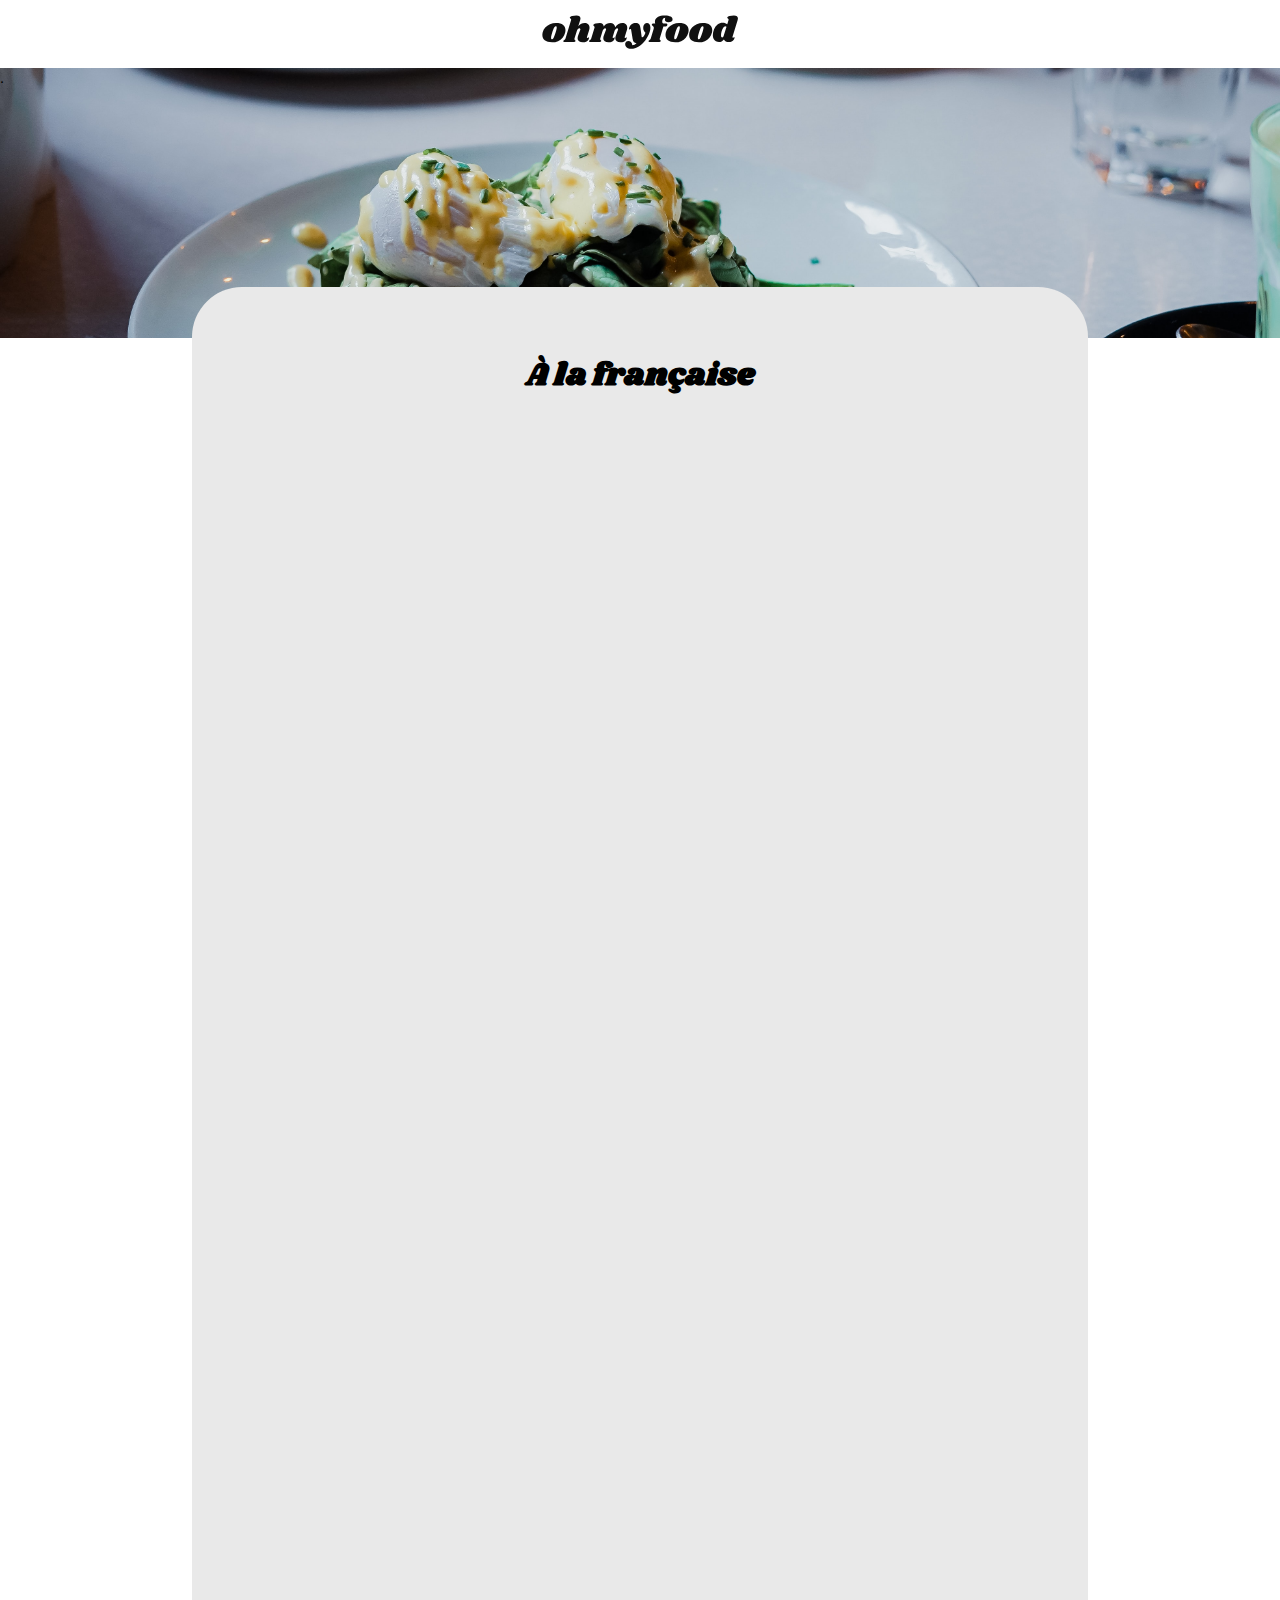
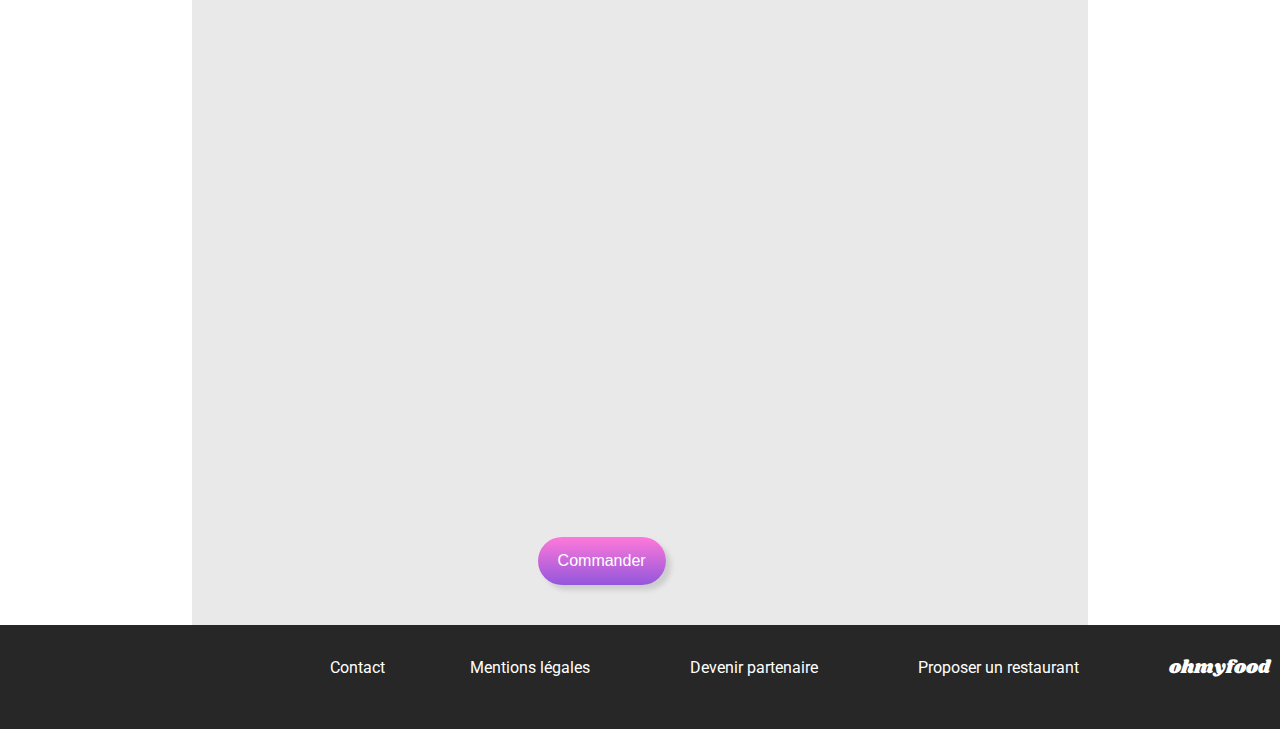
==== commit 1087dfa9: "Finalisation du site" ====
--- a/a-la-francaise.html
+++ b/a-la-francaise.html
@@ -24,6 +24,7 @@
         <section class="background">
             <img class="background__image"src="images/restaurants/toa-heftiba-DQKerTsQwi0-unsplash.jpg" alt="Photo du restaurant À la française">
         </section>
+        <div class="whitespace">.</div>
         <section class="menu">
             <div class="menu__name">
                 <h1 class="menu__title">À la française</h1>
@@ -33,44 +34,44 @@
             <div class="entrees apparition">
                 <h2>ENTRÉES</h2>
                 <article class="menu__button">
-                    <div class="menu__button__description">
-                        <div class="plats">
+                    <div class="menu__description">
+                        <div class="menu__plats">
                             <h3>Tartare de poulpe acidulé</h3>
                             <p>Aux zestes d'orange</p>
                         </div>
-                        <div class="prix">
+                        <div class="menu__prix">
                             <p>25€</p>
                         </div>
                     </div>
-                    <div class="menu__button__icon">
+                    <div class="menu__icon">
                         <i class="fa-solid fa-check"></i>
                     </div>
                 </article>
                 <article class="menu__button">
-                    <div class="menu__button__description">
-                        <div class="plats">
+                    <div class="menu__description">
+                        <div class="menu__plats">
                             <h3>Velouté de légumes d'antan</h3>
                             <p>Carotte, panais, topinambour</p>
                         </div>
-                        <div class="prix">
+                        <div class="menu__prix">
                             <p>35€</p>
                         </div>
                     </div>
-                    <div class="menu__button__icon">
+                    <div class="menu__icon">
                         <i class="fa-solid fa-check"></i>
                     </div>
                 </article>
                 <article class="menu__button">
-                    <div class="menu__button__description">
-                        <div class="plats">
+                    <div class="menu__description">
+                        <div class="menu__plats">
                             <h3>Soupe à l'oignon</h3>
                             <p>Revisitée</p>
                         </div>
-                        <div class="prix">
+                        <div class="menu__prix">
                             <p>20€</p>
                         </div>
                     </div>
-                    <div class="menu__button__icon">
+                    <div class="menu__icon">
                         <i class="fa-solid fa-check"></i>
                     </div>
                 </article>
@@ -78,44 +79,44 @@
             <div class="plats apparition">
                 <h2>PLATS</h2>
                 <article class="menu__button">
-                    <div class="menu__button__description">
-                        <div class="plats">
+                    <div class="menu__description">
+                        <div class="menu__plats">
                             <h3>Coquilles Saint-Jacques</h3>
                             <p>Accompagnées d'une purée de panais</p>
                         </div>
-                        <div class="prix">
+                        <div class="menu__prix">
                             <p>40€</p>
                         </div>
                     </div>
-                    <div class="menu__button__icon">
+                    <div class="menu__icon">
                         <i class="fa-solid fa-check"></i>
                     </div>
                 </article>
                 <article class="menu__button">
-                    <div class="menu__button__description">
-                        <div class="plats">
+                    <div class="menu__description">
+                        <div class="menu__plats">
                             <h3>Magret de canard</h3>
                             <p>Et parmentier de pommes de terre</p>
                         </div>
-                        <div class="prix">
+                        <div class="menu__prix">
                             <p>35€</p>
                         </div>
                     </div>
-                    <div class="menu__button__icon">
+                    <div class="menu__icon">
                         <i class="fa-solid fa-check"></i>
                     </div>
                 </article>
                 <article class="menu__button">
-                    <div class="menu__button__description">
-                        <div class="plats">
+                    <div class="menu__description">
+                        <div class="menu__plats">
                             <h3>Pigeonneau d'Ille-et-Vilaine</h3>
                             <p>Sur son lit de gnocchis aux légumes</p>
                         </div>
-                        <div class="prix">
+                        <div class="menu__prix">
                             <p>44€</p>
                         </div>
                     </div>
-                    <div class="menu__button__icon">
+                    <div class="menu__icon">
                         <i class="fa-solid fa-check"></i>
                     </div>
                 </article>
@@ -123,44 +124,44 @@
             <div class="desserts apparition">
                 <h2>DESSERTS</h2>
                 <article class="menu__button">
-                    <div class="menu__button__description">
-                        <div class="plats">
+                    <div class="menu__description">
+                        <div class="menu__plats">
                             <h3>Pétales de violettes glacés</h3>
                             <p>Et purée de noisettes</p>
                         </div>
-                        <div class="prix">
+                        <div class="menu__prix">
                             <p>18€</p>
                         </div>
                     </div>
-                    <div class="menu__button__icon">
+                    <div class="menu__icon">
                         <i class="fa-solid fa-check"></i>
                     </div>
                 </article>
                 <article class="menu__button">
-                    <div class="menu__button__description">
-                        <div class="plats">
+                    <div class="menu__description">
+                        <div class="menu__plats">
                             <h3>Fondant au chocolat</h3>
                             <p>Revisité</p>
                         </div>
-                        <div class="prix">
+                        <div class="menu__prix">
                             <p>22€</p>
                         </div>
                     </div>
-                    <div class="menu__button__icon">
+                    <div class="menu__icon">
                         <i class="fa-solid fa-check"></i>
                     </div>
                 </article>
                 <article class="menu__button">
-                    <div class="menu__button__description">
-                        <div class="plats">
+                    <div class="menu__description">
+                        <div class="menu__plats">
                             <h3>Millefeuille croustillant</h3>
                             <p>Myrtilles et pâte d'amande</p>
                         </div>
-                        <div class="prix">
+                        <div class="menu__prix">
                             <p>23€</p>
                         </div>
                     </div>
-                    <div class="menu__button__icon">
+                    <div class="menu__icon">
                         <i class="fa-solid fa-check"></i>
                     </div>
                 </article>
@@ -169,23 +170,17 @@
         </section>
     </main>
     <footer>
-        <h3>ohmyfood</h3>
-        <ul>
-           <li>
+        <div><h3>ohmyfood</h3></div>
+        <div>
             <i class="fa-solid fa-utensils"></i>
             <a href="#">Proposer un restaurant</a>
-           </li>
-           <li>
+        </div>
+        <div>
             <i class="fa-solid fa-handshake"></i>
             <a href="#">Devenir partenaire</a>
-           </li> 
-           <li>
-            <a href="#">Mentions légales</a>
-           </li>
-           <li>
-            <a href="#">Contact</a>
-           </li>
-        </ul>
+        </div>
+        <div><a class="mention" href="#">Mentions légales</a></div>
+        <div><a class="mention" href="#">Contact</a></div>
     </footer>
 </body>
 
--- a/sass/main.css
+++ b/sass/main.css
@@ -40,7 +40,7 @@
 footer {
   background-color: rgb(39, 39, 39);
   padding: 10px;
-  padding-bottom: 3px;
+  padding-bottom: 20px;
 }
 footer h3 {
   font-family: Shrikhand;
@@ -48,18 +48,16 @@
   font-weight: 400;
   padding-left: 15px;
 }
-footer ul {
-  padding: 15px;
-}
-footer li {
+footer div {
   padding-bottom: 10px;
 }
 footer a {
   color: white;
+  padding-left: 10px;
 }
 footer i {
   color: white;
-  padding-right: 10px;
+  padding-left: 15px;
 }
 
 /* Le code ci-dessous correspond à la version responsive uniquement */
@@ -67,8 +65,11 @@
 /* Desktop */
 @media (min-width: 767.98px) {
   footer {
-    text-align: right;
-    flex-direction: row;
+    display: flex;
+    flex-direction: row-reverse;
+    justify-content: right;
+    align-items: center;
+    gap: 75px;
   }
 }
 .search {
@@ -107,6 +108,7 @@
 
 .fonction {
   padding: 15px;
+  background-color: #fff;
 }
 .fonction button {
   position: relative;
@@ -182,7 +184,7 @@
   color: #008766;
   position: relative;
   top: -125px;
-  right: -275px;
+  right: -260px;
 }
 .restaurant .empty, .restaurant .full {
   font-size: x-large;
@@ -256,10 +258,19 @@
      object-fit: cover;
   width: 100%;
   height: 270px;
+  position: absolute;
+  z-index: -1;
+}
+
+.whitespace {
+  margin-bottom: 200px;
+  position: relative;
 }
 
 .menu {
   background-color: rgb(233, 233, 233);
+  padding: 15px;
+  border-radius: 35px 35px 0px 0px;
 }
 .menu__title {
   background-color: rgb(233, 233, 233);
@@ -271,48 +282,52 @@
 .menu__name > i {
   font-size: x-large;
   position: absolute;
-  top: 365px;
-  left: 350px;
+  top: 320px;
+  left: 325px;
 }
 .menu h2 {
-  margin-left: 10px;
   font-weight: 100;
   border-bottom: solid 4px #99e2d0;
   width: 15%;
   padding-bottom: 8px;
 }
 .menu__button {
-  margin-left: 10px;
+  position: relative;
   box-shadow: 5px 5px 5px rgb(198, 198, 198);
   display: flex;
   border-radius: 15px 15px 15px 15px;
   margin-bottom: 20px;
   border: none;
   width: 100%;
-}
-.menu__button__description {
+  overflow: hidden;
+}
+.menu__button:hover .menu__icon {
+  animation: slide 1s;
+  animation-fill-mode: both;
+}
+.menu__description {
   display: flex;
   justify-content: space-between;
   background-color: white;
-  border-radius: 15px 0px 0px 15px;
+  border-radius: 15px;
   font-size: 15px;
   height: 100%;
   align-items: center;
   padding: 23px 16px;
   width: 100%;
 }
-.menu__button__description:hover {
-  width: 75%;
-}
-.menu__button__icon {
+.menu__icon {
+  position: absolute;
+  right: -50px;
   background-color: #99e2d0;
   display: flex;
   justify-content: center;
   align-items: center;
-  width: 25%;
+  width: 50px;
+  height: 100%;
   border-radius: 0px 15px 15px 0px;
 }
-.menu__button__icon > i {
+.menu__icon > i {
   font-size: x-large;
   color: #99e2d0;
   background-color: white;
@@ -320,6 +335,14 @@
   padding: 1%;
 }
 
+@keyframes slide {
+  0% {
+    right: -50px;
+  }
+  100% {
+    right: 0;
+  }
+}
 .commander__button {
   color: white;
   background: linear-gradient(#FF79DA, #9356DC);
@@ -340,9 +363,16 @@
 @media (min-width: 767.98px) {
   .background {
     width: 100%;
-    height: 450px;
+    position: absolute;
+    z-index: -1;
+  }
+  .whitespace {
+    margin-bottom: 200px;
+    position: relative;
   }
   .menu {
+    border-radius: 50px 50px 0px 0px;
+    padding-top: 50px;
     margin-left: 15%;
     margin-right: 15%;
     padding-left: 15%;
@@ -368,7 +398,8 @@
   background-color: white;
   width: 100%;
   height: 100%;
-  animation: fondu 3s;
+  animation: fondu 2s;
+  animation-delay: 3s;
   margin: auto;
   position: fixed;
   top: 0;
@@ -394,38 +425,48 @@
   left: 0;
   right: 0;
   bottom: 0;
-  animation-fill-mode: both;
-}
+  /*animation-fill-mode: both;*/
+}
+
 @keyframes spin {
   0% {
     transform: rotate(0deg);
-    z-index: 19;
+    /*z-index: 19;*/
   }
   100% {
     transform: rotate(360deg);
-    opacity: 0;
+    /*opacity: 0;
     transition: opacity 0.4s ease-out;
-    z-index: -1;
+    z-index: -1;*/
   }
 }
 @keyframes fondu {
   0% {
-    z-index: 9;
+    /*z-index: 9;*/
+    opacity: 1;
   }
   100% {
     opacity: 0;
-    transition: opacity 0.4s ease-out;
+    /*transition: opacity 0.4s ease-out;*/
     z-index: -1;
   }
 }
-.reveal {
+.entrees, .plats, .desserts {
+  opacity: 0;
   animation: reveal 2s;
-  animation-timeline: view();
-  animation-range-start: cover 0%;
-  animation-range-end: contain 50%;
-  -moz-animation: reveal 2s; /* Firefox */
-  -webkit-animation: reveal 2s; /* Safari et Chrome */
-  -o-animation: reveal 2s; /* Opera */
+  animation-fill-mode: both;
+}
+
+.entrees {
+  animation-delay: 1s;
+}
+
+.plats {
+  animation-delay: 2s;
+}
+
+.desserts {
+  animation-delay: 3s;
 }
 
 @keyframes reveal {
